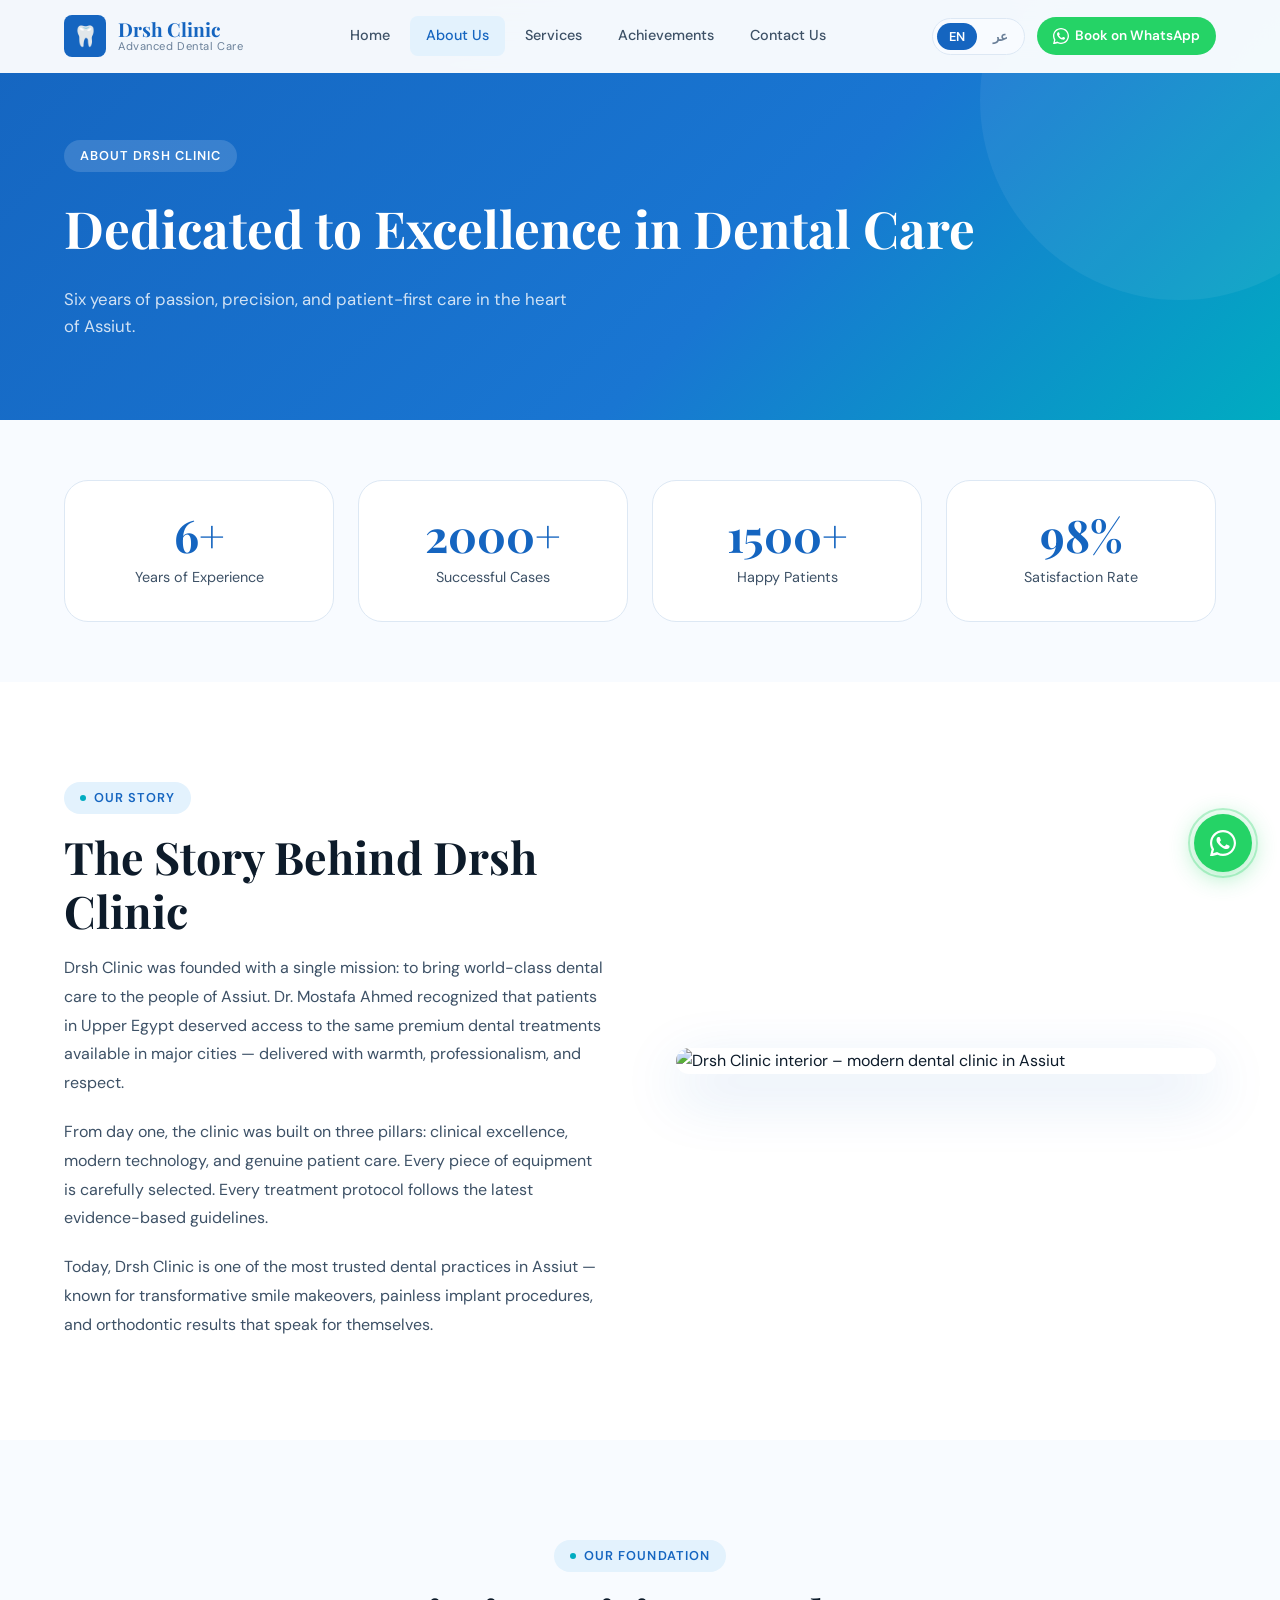
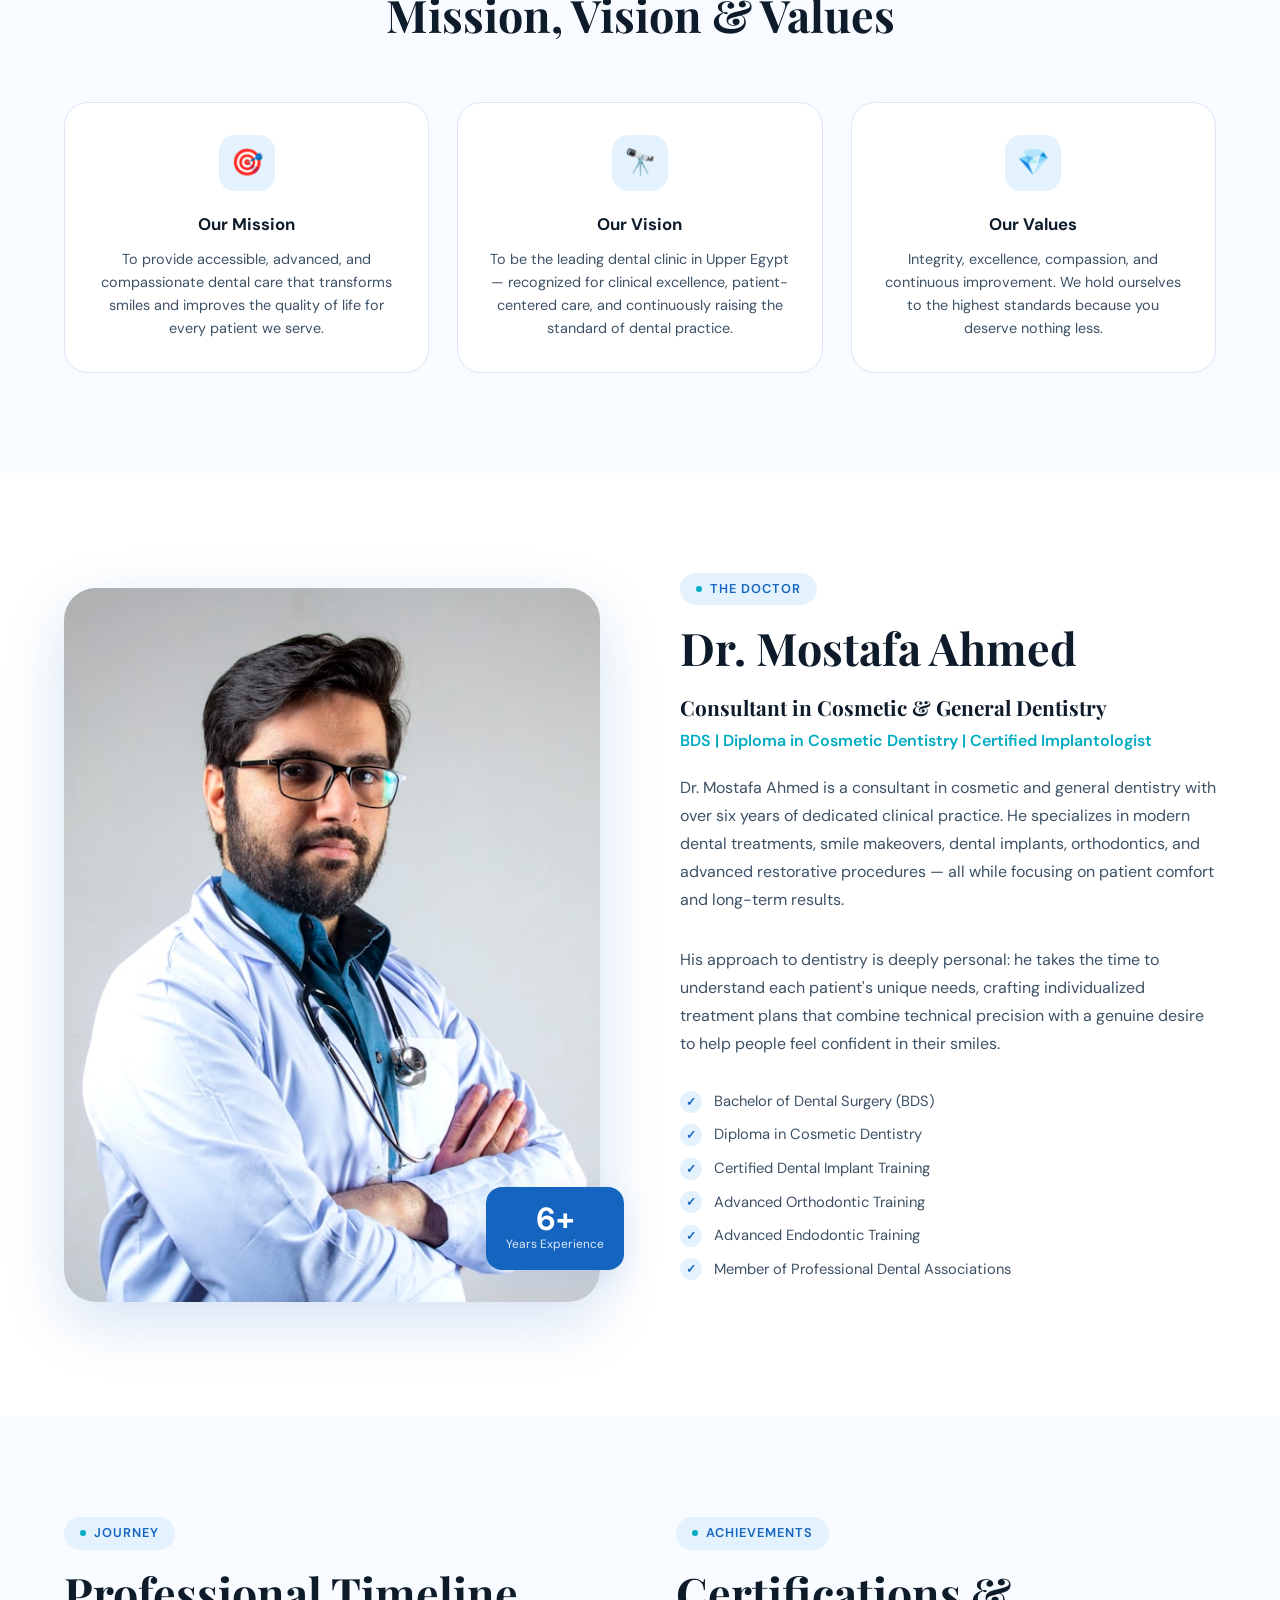
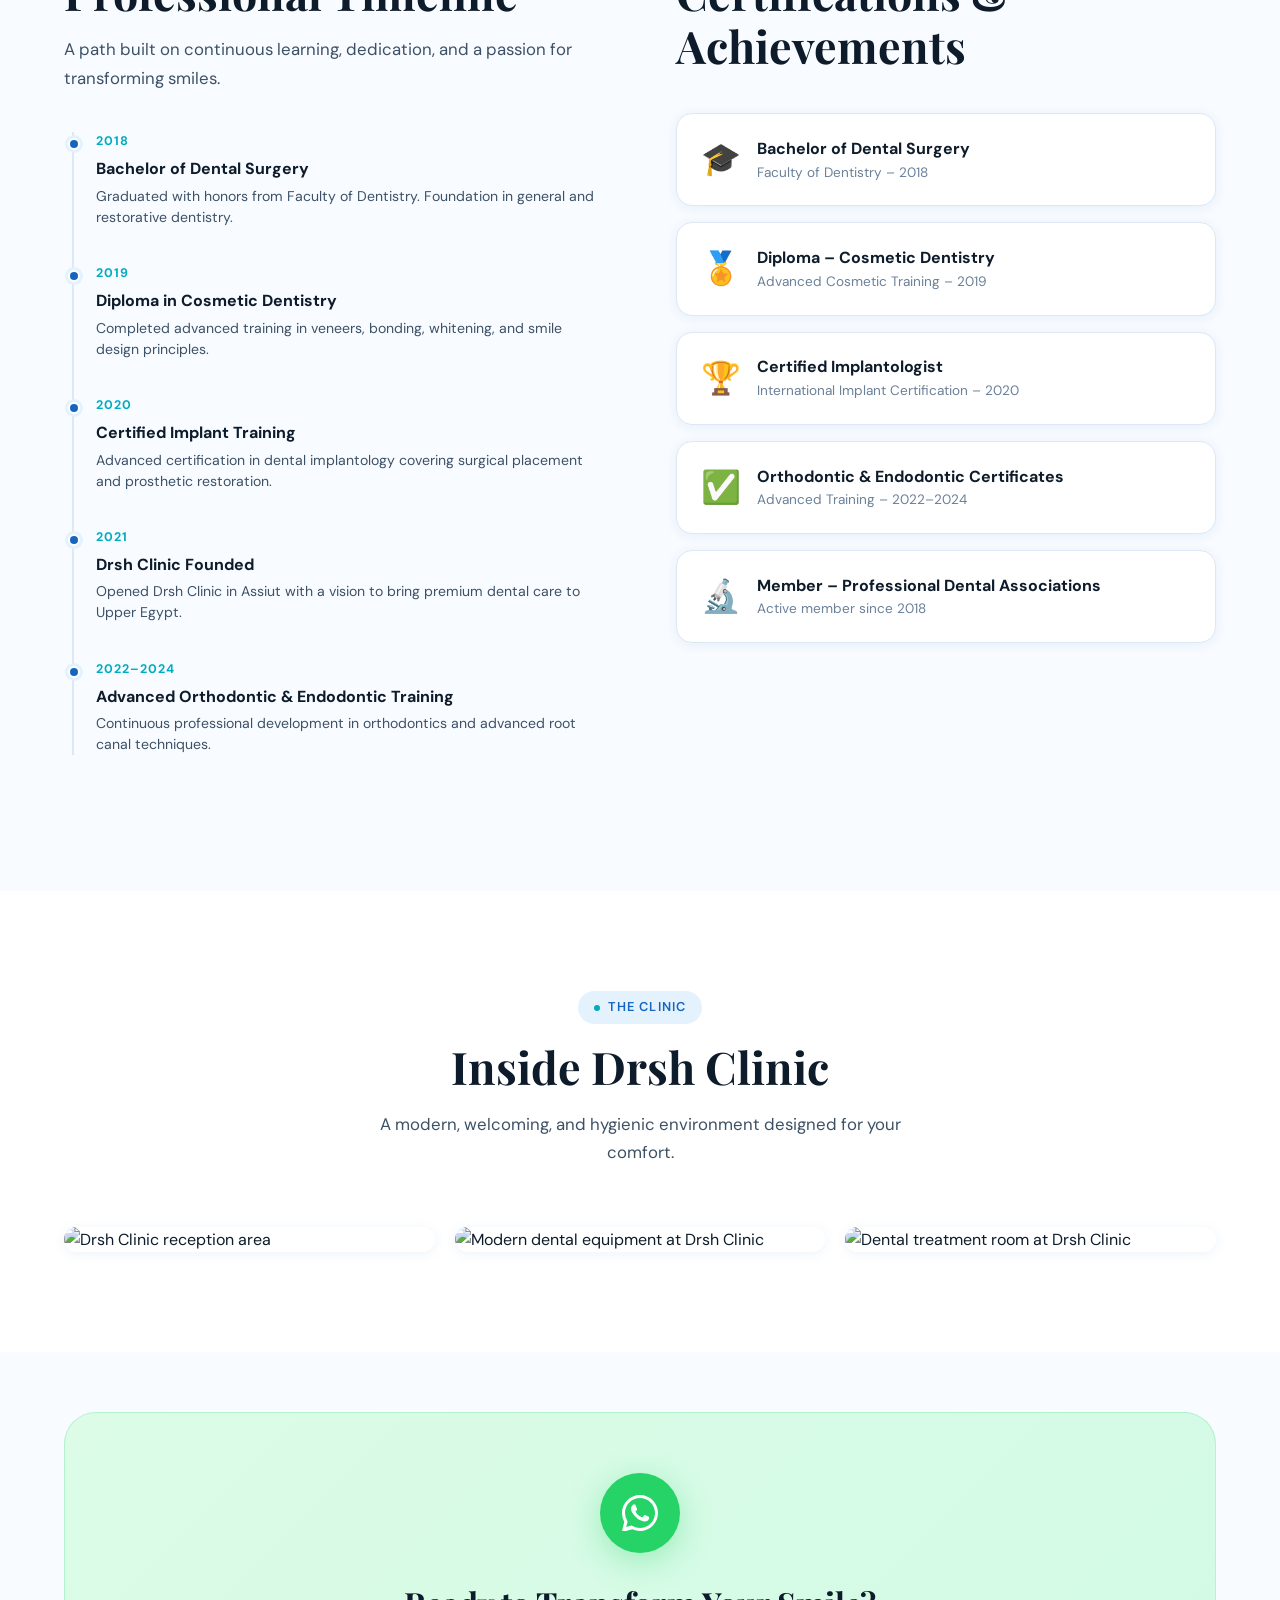
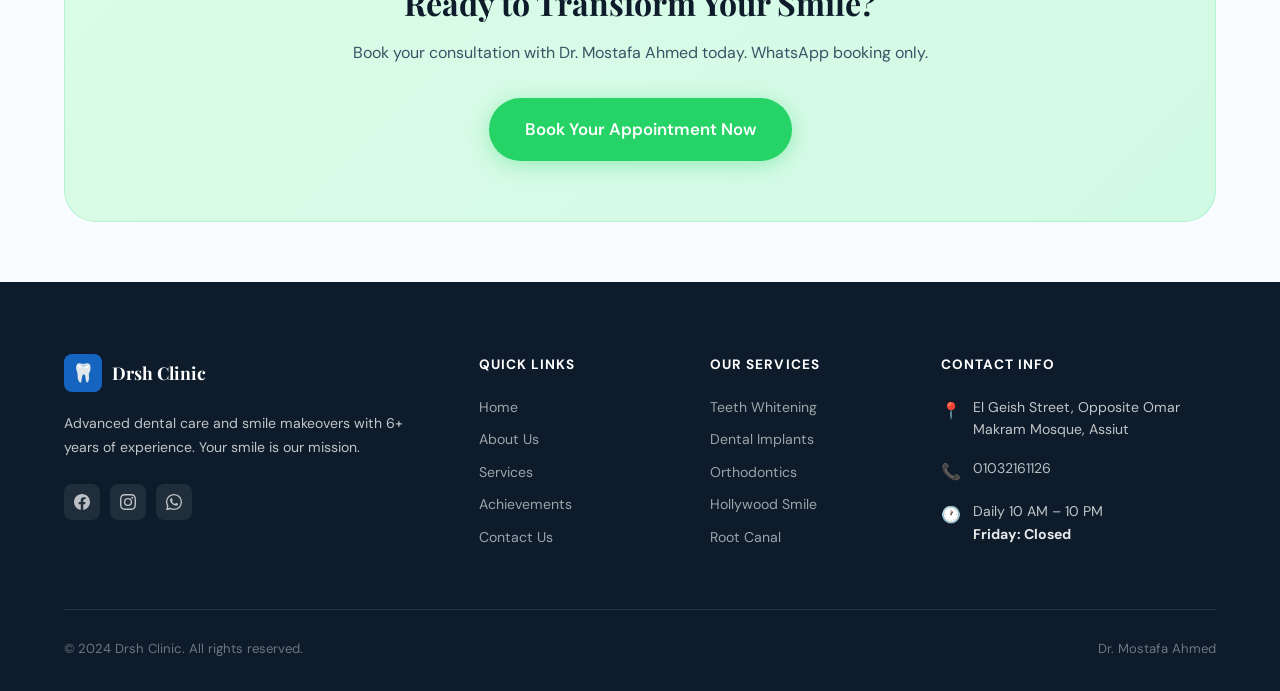
==== pages/about.html @ 5b44fa23 "Initial commit" ====
<!DOCTYPE html>
<html lang="en">

<head>
  <meta charset="UTF-8" />
  <meta name="viewport" content="width=device-width, initial-scale=1.0" />
  <meta name="description"
    content="Learn about Drsh Clinic, Dr. Mostafa Ahmed, our mission, vision, and our journey in advanced dental care in Assiut, Egypt." />
  <title>About Us – Drsh Clinic</title>
  <link rel="stylesheet" href="../css/styles.css" />
  <script src="https://cdn.tailwindcss.com"></script>
</head>

<body>

  <!-- HEADER -->
  <header class="header" role="banner">
    <div class="container">
      <div class="header-inner">
        <a href="../index.html" class="logo" aria-label="Drsh Clinic Home">
          <div class="logo-icon">🦷</div>
          <div class="logo-text">
            <span class="logo-name">Drsh Clinic</span>
            <span class="logo-tagline">Advanced Dental Care</span>
          </div>
        </a>
        <nav class="nav-links" role="navigation" aria-label="Main navigation">
          <a href="../index.html" class="nav-link" data-i18n="nav_home">Home</a>
          <a href="about.html" class="nav-link active" data-i18n="nav_about">About Us</a>
          <a href="services.html" class="nav-link" data-i18n="nav_services">Services</a>
          <a href="achievements.html" class="nav-link" data-i18n="nav_achievements">Achievements</a>
          <a href="contact.html" class="nav-link" data-i18n="nav_contact">Contact Us</a>
        </nav>
        <div class="nav-actions">
          <div class="lang-switcher">
            <button class="lang-btn" data-lang="en">EN</button>
            <button class="lang-btn" data-lang="ar">عر</button>
          </div>
          <a href="https://wa.me/201032161126" class="whatsapp-nav-btn" target="_blank" rel="noopener">
            <svg width="16" height="16" fill="currentColor" viewBox="0 0 24 24">
              <path
                d="M17.472 14.382c-.297-.149-1.758-.867-2.03-.967-.273-.099-.471-.148-.67.15-.197.297-.767.966-.94 1.164-.173.199-.347.223-.644.075-.297-.15-1.255-.463-2.39-1.475-.883-.788-1.48-1.761-1.653-2.059-.173-.297-.018-.458.13-.606.134-.133.298-.347.446-.52.149-.174.198-.298.298-.497.099-.198.05-.371-.025-.52-.075-.149-.669-1.612-.916-2.207-.242-.579-.487-.5-.669-.51-.173-.008-.371-.01-.57-.01-.198 0-.52.074-.792.372-.272.297-1.04 1.016-1.04 2.479 0 1.462 1.065 2.875 1.213 3.074.149.198 2.096 3.2 5.077 4.487.709.306 1.262.489 1.694.625.712.227 1.36.195 1.871.118.571-.085 1.758-.719 2.006-1.413.248-.694.248-1.289.173-1.413-.074-.124-.272-.198-.57-.347z" />
              <path
                d="M12 0C5.373 0 0 5.373 0 12c0 2.127.555 4.13 1.523 5.868L.057 23.879a.5.5 0 0 0 .609.625l6.273-1.643A11.94 11.94 0 0 0 12 24c6.627 0 12-5.373 12-12S18.627 0 12 0zm0 22a9.94 9.94 0 0 1-5.071-1.383l-.363-.217-3.773.988.989-3.658-.236-.373A9.953 9.953 0 0 1 2 12C2 6.477 6.477 2 12 2s10 4.477 10 10-4.477 10-10 10z" />
            </svg>
            <span data-i18n="nav_book">Book on WhatsApp</span>
          </a>
          <button class="hamburger" aria-label="Toggle menu" aria-expanded="false">
            <span></span><span></span><span></span>
          </button>
        </div>
      </div>
    </div>
    <nav class="mobile-menu">
      <a href="../index.html" class="nav-link" data-i18n="nav_home">Home</a>
      <a href="about.html" class="nav-link active" data-i18n="nav_about">About Us</a>
      <a href="services.html" class="nav-link" data-i18n="nav_services">Services</a>
      <a href="achievements.html" class="nav-link" data-i18n="nav_achievements">Achievements</a>
      <a href="contact.html" class="nav-link" data-i18n="nav_contact">Contact Us</a>
      <div class="mobile-menu-footer">
        <a href="https://wa.me/201032161126" class="btn btn-whatsapp" target="_blank" rel="noopener">Book on
          WhatsApp</a>
      </div>
    </nav>
  </header>

  <main>
    <!-- PAGE HERO -->
    <section class="page-hero" aria-label="About page hero">
      <div class="container">
        <div class="page-hero-content">
          <span class="page-hero-badge">About Drsh Clinic</span>
          <h1>Dedicated to Excellence in Dental Care</h1>
          <p>Six years of passion, precision, and patient-first care in the heart of Assiut.</p>
        </div>
      </div>
    </section>

    <!-- STATS -->
    <section class="section-pad-sm" style="background:var(--off-white);">
      <div class="container">
        <div class="stats-grid">
          <div class="stat-card reveal reveal-delay-1">
            <div class="stat-num">6+</div>
            <div class="stat-label">Years of Experience</div>
          </div>
          <div class="stat-card reveal reveal-delay-2">
            <div class="stat-num">2000+</div>
            <div class="stat-label">Successful Cases</div>
          </div>
          <div class="stat-card reveal reveal-delay-3">
            <div class="stat-num">1500+</div>
            <div class="stat-label">Happy Patients</div>
          </div>
          <div class="stat-card reveal reveal-delay-4">
            <div class="stat-num">98%</div>
            <div class="stat-label">Satisfaction Rate</div>
          </div>
        </div>
      </div>
    </section>

    <!-- CLINIC STORY -->
    <section class="section-pad">
      <div class="container">
        <div style="display:grid;grid-template-columns:1fr 1fr;gap:72px;align-items:center;">
          <div class="reveal">
            <span class="section-badge">Our Story</span>
            <h2 class="section-title">The Story Behind Drsh Clinic</h2>
            <p style="color:var(--text-medium);line-height:1.8;margin-bottom:20px;">Drsh Clinic was founded with a
              single mission: to bring world-class dental care to the people of Assiut. Dr. Mostafa Ahmed recognized
              that patients in Upper Egypt deserved access to the same premium dental treatments available in major
              cities — delivered with warmth, professionalism, and respect.</p>
            <p style="color:var(--text-medium);line-height:1.8;margin-bottom:20px;">From day one, the clinic was built
              on three pillars: clinical excellence, modern technology, and genuine patient care. Every piece of
              equipment is carefully selected. Every treatment protocol follows the latest evidence-based guidelines.
            </p>
            <p style="color:var(--text-medium);line-height:1.8;">Today, Drsh Clinic is one of the most trusted dental
              practices in Assiut — known for transformative smile makeovers, painless implant procedures, and
              orthodontic results that speak for themselves.</p>
          </div>
          <div class="reveal reveal-delay-2">
            <img src="https://images.unsplash.com/photo-1629909613654-28e377c37b09?w=600&h=500&fit=crop&q=80"
              alt="Drsh Clinic interior – modern dental clinic in Assiut"
              style="width:100%;border-radius:var(--radius-xl);box-shadow:var(--shadow-lg);" loading="lazy" />
          </div>
        </div>
      </div>
    </section>

    <!-- MISSION / VISION / VALUES -->
    <section class="section-pad" style="background:var(--off-white);">
      <div class="container">
        <div class="section-header centered reveal">
          <span class="section-badge">Our Foundation</span>
          <h2 class="section-title">Mission, Vision & Values</h2>
        </div>
        <div style="display:grid;grid-template-columns:repeat(3,1fr);gap:28px;">
          <div class="why-card reveal reveal-delay-1" style="text-align:center;">
            <div class="why-icon" style="margin:0 auto 20px;" aria-hidden="true">🎯</div>
            <h3 class="why-title">Our Mission</h3>
            <p class="why-desc">To provide accessible, advanced, and compassionate dental care that transforms smiles
              and improves the quality of life for every patient we serve.</p>
          </div>
          <div class="why-card reveal reveal-delay-2" style="text-align:center;">
            <div class="why-icon" style="margin:0 auto 20px;" aria-hidden="true">🔭</div>
            <h3 class="why-title">Our Vision</h3>
            <p class="why-desc">To be the leading dental clinic in Upper Egypt — recognized for clinical excellence,
              patient-centered care, and continuously raising the standard of dental practice.</p>
          </div>
          <div class="why-card reveal reveal-delay-3" style="text-align:center;">
            <div class="why-icon" style="margin:0 auto 20px;" aria-hidden="true">💎</div>
            <h3 class="why-title">Our Values</h3>
            <p class="why-desc">Integrity, excellence, compassion, and continuous improvement. We hold ourselves to the
              highest standards because you deserve nothing less.</p>
          </div>
        </div>
      </div>
    </section>

    <!-- DOCTOR PROFILE -->
    <section class="section-pad">
      <div class="container">
        <div class="doctor-inner">
          <div class="doctor-img-wrap reveal">
            <img src="../imgs/doctor.jpg" alt="Dr. Mostafa Ahmed – Dental Consultant at Drsh Clinic" class="doctor-img"
              loading="lazy" />
            <div class="doctor-exp-badge">
              <div class="doctor-exp-num">6+</div>
              <div class="doctor-exp-label">Years Experience</div>
            </div>
          </div>
          <div class="doctor-content reveal reveal-delay-2">
            <span class="section-badge">The Doctor</span>
            <h2 class="section-title">Dr. Mostafa Ahmed</h2>
            <h3 class="doctor-name" style="font-size:1.3rem;">Consultant in Cosmetic &amp; General Dentistry</h3>
            <p class="doctor-title" style="color:var(--accent);">BDS | Diploma in Cosmetic Dentistry | Certified
              Implantologist</p>
            <p class="doctor-bio">Dr. Mostafa Ahmed is a consultant in cosmetic and general dentistry with over six
              years of dedicated clinical practice. He specializes in modern dental treatments, smile makeovers, dental
              implants, orthodontics, and advanced restorative procedures — all while focusing on patient comfort and
              long-term results.</p>
            <p class="doctor-bio">His approach to dentistry is deeply personal: he takes the time to understand each
              patient's unique needs, crafting individualized treatment plans that combine technical precision with a
              genuine desire to help people feel confident in their smiles.</p>
            <ul class="qualifications">
              <li class="qual-item">Bachelor of Dental Surgery (BDS)</li>
              <li class="qual-item">Diploma in Cosmetic Dentistry</li>
              <li class="qual-item">Certified Dental Implant Training</li>
              <li class="qual-item">Advanced Orthodontic Training</li>
              <li class="qual-item">Advanced Endodontic Training</li>
              <li class="qual-item">Member of Professional Dental Associations</li>
            </ul>
          </div>
        </div>
      </div>
    </section>

    <!-- PROFESSIONAL TIMELINE -->
    <section class="section-pad" style="background:var(--off-white);">
      <div class="container">
        <div style="display:grid;grid-template-columns:1fr 1fr;gap:72px;align-items:start;">
          <div class="reveal">
            <span class="section-badge">Journey</span>
            <h2 class="section-title">Professional Timeline</h2>
            <p class="section-subtitle" style="margin-bottom:40px;">A path built on continuous learning, dedication, and
              a passion for transforming smiles.</p>
            <div class="timeline">
              <div class="timeline-item">
                <div class="timeline-year">2018</div>
                <div class="timeline-title">Bachelor of Dental Surgery</div>
                <div class="timeline-desc">Graduated with honors from Faculty of Dentistry. Foundation in general and
                  restorative dentistry.</div>
              </div>
              <div class="timeline-item">
                <div class="timeline-year">2019</div>
                <div class="timeline-title">Diploma in Cosmetic Dentistry</div>
                <div class="timeline-desc">Completed advanced training in veneers, bonding, whitening, and smile design
                  principles.</div>
              </div>
              <div class="timeline-item">
                <div class="timeline-year">2020</div>
                <div class="timeline-title">Certified Implant Training</div>
                <div class="timeline-desc">Advanced certification in dental implantology covering surgical placement and
                  prosthetic restoration.</div>
              </div>
              <div class="timeline-item">
                <div class="timeline-year">2021</div>
                <div class="timeline-title">Drsh Clinic Founded</div>
                <div class="timeline-desc">Opened Drsh Clinic in Assiut with a vision to bring premium dental care to
                  Upper Egypt.</div>
              </div>
              <div class="timeline-item">
                <div class="timeline-year">2022–2024</div>
                <div class="timeline-title">Advanced Orthodontic & Endodontic Training</div>
                <div class="timeline-desc">Continuous professional development in orthodontics and advanced root canal
                  techniques.</div>
              </div>
            </div>
          </div>
          <div class="reveal reveal-delay-2">
            <span class="section-badge">Achievements</span>
            <h2 class="section-title">Certifications & Achievements</h2>
            <div style="display:flex;flex-direction:column;gap:16px;margin-top:40px;">
              <div
                style="background:white;border:1px solid var(--border);border-radius:var(--radius-md);padding:20px 24px;display:flex;align-items:center;gap:16px;box-shadow:var(--shadow-sm);">
                <div style="font-size:2rem;" aria-hidden="true">🎓</div>
                <div>
                  <div style="font-weight:700;color:var(--text-dark);">Bachelor of Dental Surgery</div>
                  <div style="font-size:0.85rem;color:var(--text-light);">Faculty of Dentistry – 2018</div>
                </div>
              </div>
              <div
                style="background:white;border:1px solid var(--border);border-radius:var(--radius-md);padding:20px 24px;display:flex;align-items:center;gap:16px;box-shadow:var(--shadow-sm);">
                <div style="font-size:2rem;" aria-hidden="true">🏅</div>
                <div>
                  <div style="font-weight:700;color:var(--text-dark);">Diploma – Cosmetic Dentistry</div>
                  <div style="font-size:0.85rem;color:var(--text-light);">Advanced Cosmetic Training – 2019</div>
                </div>
              </div>
              <div
                style="background:white;border:1px solid var(--border);border-radius:var(--radius-md);padding:20px 24px;display:flex;align-items:center;gap:16px;box-shadow:var(--shadow-sm);">
                <div style="font-size:2rem;" aria-hidden="true">🏆</div>
                <div>
                  <div style="font-weight:700;color:var(--text-dark);">Certified Implantologist</div>
                  <div style="font-size:0.85rem;color:var(--text-light);">International Implant Certification – 2020
                  </div>
                </div>
              </div>
              <div
                style="background:white;border:1px solid var(--border);border-radius:var(--radius-md);padding:20px 24px;display:flex;align-items:center;gap:16px;box-shadow:var(--shadow-sm);">
                <div style="font-size:2rem;" aria-hidden="true">✅</div>
                <div>
                  <div style="font-weight:700;color:var(--text-dark);">Orthodontic & Endodontic Certificates</div>
                  <div style="font-size:0.85rem;color:var(--text-light);">Advanced Training – 2022–2024</div>
                </div>
              </div>
              <div
                style="background:white;border:1px solid var(--border);border-radius:var(--radius-md);padding:20px 24px;display:flex;align-items:center;gap:16px;box-shadow:var(--shadow-sm);">
                <div style="font-size:2rem;" aria-hidden="true">🔬</div>
                <div>
                  <div style="font-weight:700;color:var(--text-dark);">Member – Professional Dental Associations</div>
                  <div style="font-size:0.85rem;color:var(--text-light);">Active member since 2018</div>
                </div>
              </div>
            </div>
          </div>
        </div>
      </div>
    </section>

    <!-- CLINIC GALLERY -->
    <section class="section-pad">
      <div class="container">
        <div class="section-header centered reveal">
          <span class="section-badge">The Clinic</span>
          <h2 class="section-title">Inside Drsh Clinic</h2>
          <p class="section-subtitle">A modern, welcoming, and hygienic environment designed for your comfort.</p>
        </div>
        <div style="display:grid;grid-template-columns:repeat(3,1fr);gap:20px;" class="reveal">
          <img src="https://images.unsplash.com/photo-1629909613654-28e377c37b09?w=500&h=380&fit=crop&q=80"
            alt="Drsh Clinic reception area"
            style="width:100%;border-radius:var(--radius-lg);box-shadow:var(--shadow-sm);" loading="lazy" />
          <img src="https://images.unsplash.com/photo-1588776814546-1ffed1c29571?w=500&h=380&fit=crop&q=80"
            alt="Modern dental equipment at Drsh Clinic"
            style="width:100%;border-radius:var(--radius-lg);box-shadow:var(--shadow-sm);" loading="lazy" />
          <img src="https://images.unsplash.com/photo-1609840114035-3c981b782dfe?w=500&h=380&fit=crop&q=80"
            alt="Dental treatment room at Drsh Clinic"
            style="width:100%;border-radius:var(--radius-lg);box-shadow:var(--shadow-sm);" loading="lazy" />
        </div>
      </div>
    </section>

    <!-- CTA -->
    <section class="section-pad-sm" style="background:var(--off-white);">
      <div class="container">
        <div class="wa-cta-section reveal">
          <div class="wa-cta-icon" aria-hidden="true">
            <svg width="36" height="36" fill="currentColor" viewBox="0 0 24 24">
              <path
                d="M17.472 14.382c-.297-.149-1.758-.867-2.03-.967-.273-.099-.471-.148-.67.15-.197.297-.767.966-.94 1.164-.173.199-.347.223-.644.075-.297-.15-1.255-.463-2.39-1.475-.883-.788-1.48-1.761-1.653-2.059-.173-.297-.018-.458.13-.606.134-.133.298-.347.446-.52.149-.174.198-.298.298-.497.099-.198.05-.371-.025-.52-.075-.149-.669-1.612-.916-2.207-.242-.579-.487-.5-.669-.51-.173-.008-.371-.01-.57-.01-.198 0-.52.074-.792.372-.272.297-1.04 1.016-1.04 2.479 0 1.462 1.065 2.875 1.213 3.074.149.198 2.096 3.2 5.077 4.487.709.306 1.262.489 1.694.625.712.227 1.36.195 1.871.118.571-.085 1.758-.719 2.006-1.413.248-.694.248-1.289.173-1.413-.074-.124-.272-.198-.57-.347z" />
              <path
                d="M12 0C5.373 0 0 5.373 0 12c0 2.127.555 4.13 1.523 5.868L.057 23.879a.5.5 0 0 0 .609.625l6.273-1.643A11.94 11.94 0 0 0 12 24c6.627 0 12-5.373 12-12S18.627 0 12 0zm0 22a9.94 9.94 0 0 1-5.071-1.383l-.363-.217-3.773.988.989-3.658-.236-.373A9.953 9.953 0 0 1 2 12C2 6.477 6.477 2 12 2s10 4.477 10 10-4.477 10-10 10z" />
            </svg>
          </div>
          <h2
            style="font-family:'Playfair Display',serif;font-size:2rem;font-weight:700;color:var(--text-dark);margin-bottom:12px;">
            Ready to Transform Your Smile?</h2>
          <p style="color:var(--text-medium);margin-bottom:32px;">Book your consultation with Dr. Mostafa Ahmed today.
            WhatsApp booking only.</p>
          <a href="https://wa.me/201032161126?text=Hello%2C%20I%27d%20like%20to%20book%20an%20appointment%20at%20Drsh%20Clinic"
            class="btn btn-whatsapp btn-lg" target="_blank" rel="noopener">
            Book Your Appointment Now
          </a>
        </div>
      </div>
    </section>
  </main>

  <!-- FOOTER -->
  <footer class="footer" role="contentinfo">
    <div class="container">
      <div class="footer-grid">
        <div>
          <div class="footer-logo">
            <div class="footer-logo-icon" aria-hidden="true">🦷</div>
            <span class="footer-logo-name">Drsh Clinic</span>
          </div>
          <p class="footer-desc">Advanced dental care and smile makeovers with 6+ years of experience. Your smile is our
            mission.</p>
          <div class="social-links">
            <a href="#" class="social-link" aria-label="Facebook"><svg width="16" height="16" fill="currentColor"
                viewBox="0 0 24 24">
                <path
                  d="M24 12.073c0-6.627-5.373-12-12-12s-12 5.373-12 12c0 5.99 4.388 10.954 10.125 11.854v-8.385H7.078v-3.47h3.047V9.43c0-3.007 1.792-4.669 4.533-4.669 1.312 0 2.686.235 2.686.235v2.953H15.83c-1.491 0-1.956.925-1.956 1.874v2.25h3.328l-.532 3.47h-2.796v8.385C19.612 23.027 24 18.062 24 12.073z" />
              </svg></a>
            <a href="#" class="social-link" aria-label="Instagram"><svg width="16" height="16" fill="currentColor"
                viewBox="0 0 24 24">
                <path
                  d="M12 2.163c3.204 0 3.584.012 4.85.07 3.252.148 4.771 1.691 4.919 4.919.058 1.265.069 1.645.069 4.849 0 3.205-.012 3.584-.069 4.849-.149 3.225-1.664 4.771-4.919 4.919-1.266.058-1.644.07-4.85.07-3.204 0-3.584-.012-4.849-.07-3.26-.149-4.771-1.699-4.919-4.92-.058-1.265-.07-1.644-.07-4.849 0-3.204.013-3.583.07-4.849.149-3.227 1.664-4.771 4.919-4.919 1.266-.057 1.645-.069 4.849-.069zM12 0C8.741 0 8.333.014 7.053.072 2.695.272.273 2.69.073 7.052.014 8.333 0 8.741 0 12c0 3.259.014 3.668.072 4.948.2 4.358 2.618 6.78 6.98 6.98C8.333 23.986 8.741 24 12 24c3.259 0 3.668-.014 4.948-.072 4.354-.2 6.782-2.618 6.979-6.98.059-1.28.073-1.689.073-4.948 0-3.259-.014-3.667-.072-4.947-.196-4.354-2.617-6.78-6.979-6.98C15.668.014 15.259 0 12 0zm0 5.838a6.162 6.162 0 1 0 0 12.324 6.162 6.162 0 0 0 0-12.324zM12 16a4 4 0 1 1 0-8 4 4 0 0 1 0 8zm6.406-11.845a1.44 1.44 0 1 0 0 2.881 1.44 1.44 0 0 0 0-2.881z" />
              </svg></a>
            <a href="https://wa.me/201032161126" class="social-link" aria-label="WhatsApp" target="_blank"
              rel="noopener"><svg width="16" height="16" fill="currentColor" viewBox="0 0 24 24">
                <path
                  d="M17.472 14.382c-.297-.149-1.758-.867-2.03-.967-.273-.099-.471-.148-.67.15-.197.297-.767.966-.94 1.164-.173.199-.347.223-.644.075-.297-.15-1.255-.463-2.39-1.475-.883-.788-1.48-1.761-1.653-2.059-.173-.297-.018-.458.13-.606.134-.133.298-.347.446-.52.149-.174.198-.298.298-.497.099-.198.05-.371-.025-.52-.075-.149-.669-1.612-.916-2.207-.242-.579-.487-.5-.669-.51-.173-.008-.371-.01-.57-.01-.198 0-.52.074-.792.372-.272.297-1.04 1.016-1.04 2.479 0 1.462 1.065 2.875 1.213 3.074.149.198 2.096 3.2 5.077 4.487.709.306 1.262.489 1.694.625.712.227 1.36.195 1.871.118.571-.085 1.758-.719 2.006-1.413.248-.694.248-1.289.173-1.413-.074-.124-.272-.198-.57-.347z" />
                <path
                  d="M12 0C5.373 0 0 5.373 0 12c0 2.127.555 4.13 1.523 5.868L.057 23.879a.5.5 0 0 0 .609.625l6.273-1.643A11.94 11.94 0 0 0 12 24c6.627 0 12-5.373 12-12S18.627 0 12 0zm0 22a9.94 9.94 0 0 1-5.071-1.383l-.363-.217-3.773.988.989-3.658-.236-.373A9.953 9.953 0 0 1 2 12C2 6.477 6.477 2 12 2s10 4.477 10 10-4.477 10-10 10z" />
              </svg></a>
          </div>
        </div>
        <div>
          <h3 class="footer-heading">Quick Links</h3>
          <ul class="footer-links">
            <li><a href="../index.html" class="footer-link">Home</a></li>
            <li><a href="about.html" class="footer-link">About Us</a></li>
            <li><a href="services.html" class="footer-link">Services</a></li>
            <li><a href="achievements.html" class="footer-link">Achievements</a></li>
            <li><a href="contact.html" class="footer-link">Contact Us</a></li>
          </ul>
        </div>
        <div>
          <h3 class="footer-heading">Our Services</h3>
          <ul class="footer-links">
            <li><a href="services.html" class="footer-link">Teeth Whitening</a></li>
            <li><a href="services.html" class="footer-link">Dental Implants</a></li>
            <li><a href="services.html" class="footer-link">Orthodontics</a></li>
            <li><a href="services.html" class="footer-link">Hollywood Smile</a></li>
            <li><a href="services.html" class="footer-link">Root Canal</a></li>
          </ul>
        </div>
        <div>
          <h3 class="footer-heading">Contact Info</h3>
          <div class="footer-contact-item"><span class="footer-contact-icon">📍</span><span>El Geish Street, Opposite
              Omar Makram Mosque, Assiut</span></div>
          <div class="footer-contact-item"><span class="footer-contact-icon">📞</span><a href="tel:+201032161126"
              style="color:rgba(255,255,255,0.7);">01032161126</a></div>
          <div class="footer-contact-item"><span class="footer-contact-icon">🕐</span><span>Daily 10 AM – 10
              PM<br><strong style="color:rgba(255,255,255,0.9);">Friday: Closed</strong></span></div>
        </div>
      </div>
      <div class="footer-bottom">
        <span>© 2024 Drsh Clinic. All rights reserved.</span>
        <span>Dr. Mostafa Ahmed</span>
      </div>
    </div>
  </footer>

  <div class="whatsapp-float">
    <span class="whatsapp-tooltip">Book via WhatsApp</span>
    <a href="https://wa.me/201032161126" class="whatsapp-float-btn" target="_blank" rel="noopener"
      aria-label="Book on WhatsApp">
      <svg width="26" height="26" fill="currentColor" viewBox="0 0 24 24">
        <path
          d="M17.472 14.382c-.297-.149-1.758-.867-2.03-.967-.273-.099-.471-.148-.67.15-.197.297-.767.966-.94 1.164-.173.199-.347.223-.644.075-.297-.15-1.255-.463-2.39-1.475-.883-.788-1.48-1.761-1.653-2.059-.173-.297-.018-.458.13-.606.134-.133.298-.347.446-.52.149-.174.198-.298.298-.497.099-.198.05-.371-.025-.52-.075-.149-.669-1.612-.916-2.207-.242-.579-.487-.5-.669-.51-.173-.008-.371-.01-.57-.01-.198 0-.52.074-.792.372-.272.297-1.04 1.016-1.04 2.479 0 1.462 1.065 2.875 1.213 3.074.149.198 2.096 3.2 5.077 4.487.709.306 1.262.489 1.694.625.712.227 1.36.195 1.871.118.571-.085 1.758-.719 2.006-1.413.248-.694.248-1.289.173-1.413-.074-.124-.272-.198-.57-.347z" />
        <path
          d="M12 0C5.373 0 0 5.373 0 12c0 2.127.555 4.13 1.523 5.868L.057 23.879a.5.5 0 0 0 .609.625l6.273-1.643A11.94 11.94 0 0 0 12 24c6.627 0 12-5.373 12-12S18.627 0 12 0zm0 22a9.94 9.94 0 0 1-5.071-1.383l-.363-.217-3.773.988.989-3.658-.236-.373A9.953 9.953 0 0 1 2 12C2 6.477 6.477 2 12 2s10 4.477 10 10-4.477 10-10 10z" />
      </svg>
    </a>
  </div>
  <button class="back-top" aria-label="Back to top">↑</button>
  <script src="../js/main.js"></script>
</body>

</html>
---- css/styles.css ----
/* ========================================
   DRSH CLINIC - Design System
   ======================================== */

@import url("https://fonts.googleapis.com/css2?family=Playfair+Display:wght@400;500;600;700&family=DM+Sans:wght@300;400;500;600&family=Cairo:wght@300;400;500;600;700&display=swap");

:root {
  /* Colors */
  --primary: #1565c0;
  --primary-dark: #0d47a1;
  --primary-light: #e3f2fd;
  --accent: #00acc1;
  --accent-light: #e0f7fa;
  --white: #ffffff;
  --off-white: #f8fbff;
  --text-dark: #0d1b2a;
  --text-medium: #3d5166;
  --text-light: #6b8099;
  --border: #dde8f4;
  --shadow-sm: 0 2px 12px rgba(21, 101, 192, 0.08);
  --shadow-md: 0 8px 32px rgba(21, 101, 192, 0.12);
  --shadow-lg: 0 20px 60px rgba(21, 101, 192, 0.18);
  --radius-sm: 8px;
  --radius-md: 16px;
  --radius-lg: 24px;
  --radius-xl: 32px;
  --transition: all 0.3s cubic-bezier(0.4, 0, 0.2, 1);
}

/* ========================================
   RESET & BASE
   ======================================== */
*,
*::before,
*::after {
  box-sizing: border-box;
  margin: 0;
  padding: 0;
}

html {
  scroll-behavior: smooth;
  font-size: 16px;
}

body {
  font-family: "DM Sans", sans-serif;
  color: var(--text-dark);
  background: var(--white);
  line-height: 1.6;
  overflow-x: hidden;
}

body.rtl {
  font-family: "Cairo", sans-serif;
  direction: rtl;
}

img {
  max-width: 100%;
  height: auto;
  display: block;
}
a {
  text-decoration: none;
  color: inherit;
}
ul {
  list-style: none;
}
button {
  cursor: pointer;
  border: none;
  background: none;
  font-family: inherit;
}

/* ========================================
   TYPOGRAPHY
   ======================================== */
.display-heading {
  font-family: "Playfair Display", serif;
  font-weight: 700;
  line-height: 1.15;
  letter-spacing: -0.02em;
}

body.rtl .display-heading {
  font-family: "Cairo", sans-serif;
}

h1 {
  font-size: clamp(2.2rem, 5vw, 4rem);
}
h2 {
  font-size: clamp(1.8rem, 3.5vw, 2.8rem);
}
h3 {
  font-size: clamp(1.2rem, 2.5vw, 1.6rem);
}

.section-badge {
  display: inline-flex;
  align-items: center;
  gap: 8px;
  background: var(--primary-light);
  color: var(--primary);
  font-size: 0.8rem;
  font-weight: 600;
  letter-spacing: 0.08em;
  text-transform: uppercase;
  padding: 6px 16px;
  border-radius: 100px;
  margin-bottom: 16px;
}

.section-badge::before {
  content: "";
  width: 6px;
  height: 6px;
  background: var(--accent);
  border-radius: 50%;
}

.section-title {
  font-family: "Playfair Display", serif;
  font-weight: 700;
  color: var(--text-dark);
  margin-bottom: 16px;
  line-height: 1.2;
}

body.rtl .section-title {
  font-family: "Cairo", sans-serif;
  font-weight: 700;
}

.section-subtitle {
  color: var(--text-medium);
  font-size: 1.05rem;
  line-height: 1.7;
  max-width: 560px;
}

/* ========================================
   LAYOUT UTILITIES
   ======================================== */
.container {
  width: 100%;
  max-width: 1200px;
  margin: 0 auto;
  padding: 0 24px;
}

.section-pad {
  padding: 100px 0;
}

.section-pad-sm {
  padding: 60px 0;
}

.section-header {
  margin-bottom: 60px;
}

.section-header.centered {
  text-align: center;
}

.section-header.centered .section-subtitle {
  margin: 0 auto;
}

/* ========================================
   BUTTONS
   ======================================== */
.btn {
  display: inline-flex;
  align-items: center;
  gap: 8px;
  padding: 14px 28px;
  border-radius: 100px;
  font-weight: 600;
  font-size: 0.95rem;
  transition: var(--transition);
  white-space: nowrap;
}

.btn-primary {
  background: var(--primary);
  color: var(--white);
  box-shadow: 0 4px 20px rgba(21, 101, 192, 0.35);
}

.btn-primary:hover {
  background: var(--primary-dark);
  transform: translateY(-2px);
  box-shadow: 0 8px 30px rgba(21, 101, 192, 0.45);
}

.btn-outline {
  background: transparent;
  color: var(--primary);
  border: 2px solid var(--primary);
}

.btn-outline:hover {
  background: var(--primary);
  color: var(--white);
  transform: translateY(-2px);
}

.btn-white {
  background: var(--white);
  color: var(--primary);
  box-shadow: 0 4px 20px rgba(0, 0, 0, 0.12);
}

.btn-white:hover {
  transform: translateY(-2px);
  box-shadow: 0 8px 30px rgba(0, 0, 0, 0.18);
}

.btn-whatsapp {
  background: #25d366;
  color: var(--white);
  box-shadow: 0 4px 20px rgba(37, 211, 102, 0.35);
}

.btn-whatsapp:hover {
  background: #1ebe5d;
  transform: translateY(-2px);
  box-shadow: 0 8px 30px rgba(37, 211, 102, 0.45);
}

.btn-lg {
  padding: 18px 36px;
  font-size: 1.05rem;
}

/* ========================================
   HEADER / NAVBAR
   ======================================== */
.header {
  position: fixed;
  top: 0;
  left: 0;
  right: 0;
  z-index: 1000;
  background: rgba(255, 255, 255, 0.95);
  backdrop-filter: blur(20px);
  -webkit-backdrop-filter: blur(20px);
  border-bottom: 1px solid transparent;
  transition: var(--transition);
  padding: 0;
}

.header.scrolled {
  border-bottom-color: var(--border);
  box-shadow: var(--shadow-sm);
}

.header-inner {
  display: flex;
  align-items: center;
  justify-content: space-between;
  height: 72px;
}

.logo {
  display: flex;
  align-items: center;
  gap: 12px;
}

.logo-icon {
  width: 42px;
  height: 42px;
  background: var(--primary);
  border-radius: var(--radius-sm);
  display: flex;
  align-items: center;
  justify-content: center;
  color: white;
  font-size: 20px;
}

.logo-text {
  display: flex;
  flex-direction: column;
  line-height: 1.1;
}

.logo-name {
  font-family: "Playfair Display", serif;
  font-weight: 700;
  font-size: 1.2rem;
  color: var(--primary);
}

body.rtl .logo-name {
  font-family: "Cairo", sans-serif;
}

.logo-tagline {
  font-size: 0.7rem;
  color: var(--text-light);
  letter-spacing: 0.05em;
}

.nav-links {
  display: flex;
  align-items: center;
  gap: 4px;
}

.nav-link {
  padding: 8px 16px;
  font-size: 0.9rem;
  font-weight: 500;
  color: var(--text-medium);
  border-radius: var(--radius-sm);
  transition: var(--transition);
  position: relative;
}

.nav-link:hover,
.nav-link.active {
  color: var(--primary);
  background: var(--primary-light);
}

.nav-actions {
  display: flex;
  align-items: center;
  gap: 12px;
}

.lang-switcher {
  display: flex;
  align-items: center;
  gap: 4px;
  background: var(--off-white);
  border: 1px solid var(--border);
  border-radius: 100px;
  padding: 4px;
}

.lang-btn {
  padding: 5px 12px;
  border-radius: 100px;
  font-size: 0.8rem;
  font-weight: 600;
  color: var(--text-light);
  transition: var(--transition);
}

.lang-btn.active {
  background: var(--primary);
  color: white;
}

.whatsapp-nav-btn {
  display: flex;
  align-items: center;
  gap: 6px;
  background: #25d366;
  color: white;
  padding: 8px 16px;
  border-radius: 100px;
  font-size: 0.85rem;
  font-weight: 600;
  transition: var(--transition);
}

.whatsapp-nav-btn:hover {
  background: #1ebe5d;
  transform: translateY(-1px);
}

.hamburger {
  display: none;
  flex-direction: column;
  gap: 5px;
  padding: 8px;
  cursor: pointer;
}

.hamburger span {
  display: block;
  width: 22px;
  height: 2px;
  background: var(--text-dark);
  border-radius: 2px;
  transition: var(--transition);
}

/* Mobile Menu */
.mobile-menu {
  display: none;
  position: fixed;
  top: 72px;
  left: 0;
  right: 0;
  background: white;
  border-bottom: 1px solid var(--border);
  padding: 16px 24px 24px;
  box-shadow: var(--shadow-md);
  z-index: 999;
  flex-direction: column;
  gap: 4px;
}

.mobile-menu.open {
  display: flex;
}

.mobile-menu .nav-link {
  padding: 12px 16px;
  font-size: 1rem;
}

.mobile-menu-footer {
  margin-top: 16px;
  padding-top: 16px;
  border-top: 1px solid var(--border);
  display: flex;
  gap: 12px;
  align-items: center;
}

/* ========================================
   HERO SECTION
   ======================================== */
.hero {
  min-height: 100vh;
  background: linear-gradient(135deg, #f0f7ff 0%, #e3f2fd 40%, #e0f7fa 100%);
  display: flex;
  align-items: center;
  padding-top: 72px;
  position: relative;
  overflow: hidden;
}

.hero::before {
  content: "";
  position: absolute;
  top: -100px;
  right: -100px;
  width: 600px;
  height: 600px;
  background: radial-gradient(
    circle,
    rgba(21, 101, 192, 0.08) 0%,
    transparent 70%
  );
  border-radius: 50%;
}

.hero::after {
  content: "";
  position: absolute;
  bottom: -80px;
  left: -80px;
  width: 400px;
  height: 400px;
  background: radial-gradient(
    circle,
    rgba(0, 172, 193, 0.08) 0%,
    transparent 70%
  );
  border-radius: 50%;
}

.hero-inner {
  display: grid;
  grid-template-columns: 1fr 1fr;
  gap: 60px;
  align-items: center;
  position: relative;
  z-index: 1;
}

.hero-content {
}

.hero-badge {
  display: inline-flex;
  align-items: center;
  gap: 8px;
  background: var(--white);
  border: 1px solid var(--border);
  border-radius: 100px;
  padding: 8px 20px;
  font-size: 0.85rem;
  font-weight: 500;
  color: var(--text-medium);
  margin-bottom: 24px;
  box-shadow: var(--shadow-sm);
}

.hero-badge .dot {
  width: 8px;
  height: 8px;
  background: #22c55e;
  border-radius: 50%;
  animation: pulse 2s infinite;
}

@keyframes pulse {
  0%,
  100% {
    opacity: 1;
    transform: scale(1);
  }
  50% {
    opacity: 0.6;
    transform: scale(1.3);
  }
}

.hero-title {
  font-family: "Playfair Display", serif;
  font-size: clamp(2.4rem, 5vw, 3.8rem);
  font-weight: 700;
  color: var(--text-dark);
  line-height: 1.1;
  margin-bottom: 24px;
}

body.rtl .hero-title {
  font-family: "Cairo", sans-serif;
}

.hero-title span {
  color: var(--primary);
  position: relative;
}

.hero-title span::after {
  content: "";
  position: absolute;
  bottom: 4px;
  left: 0;
  right: 0;
  height: 3px;
  background: linear-gradient(90deg, var(--accent), var(--primary));
  border-radius: 2px;
}

.hero-subtitle {
  font-size: 1.1rem;
  color: var(--text-medium);
  line-height: 1.7;
  margin-bottom: 36px;
  max-width: 500px;
}

.hero-btns {
  display: flex;
  gap: 16px;
  flex-wrap: wrap;
  margin-bottom: 48px;
}

.trust-badges {
  display: grid;
  grid-template-columns: repeat(2, 1fr);
  gap: 12px;
}

.trust-badge {
  display: flex;
  align-items: center;
  gap: 10px;
  background: white;
  border: 1px solid var(--border);
  border-radius: var(--radius-md);
  padding: 12px 16px;
  box-shadow: var(--shadow-sm);
}

.trust-badge-icon {
  width: 36px;
  height: 36px;
  background: var(--primary-light);
  border-radius: var(--radius-sm);
  display: flex;
  align-items: center;
  justify-content: center;
  color: var(--primary);
  font-size: 18px;
  flex-shrink: 0;
}

.trust-badge-text {
  font-size: 0.82rem;
  font-weight: 600;
  color: var(--text-dark);
  line-height: 1.2;
}

.hero-image-wrap {
  position: relative;
}

.hero-img-main {
  width: 100%;
  aspect-ratio: 4/5;
  object-fit: cover;
  border-radius: var(--radius-xl);
  box-shadow: var(--shadow-lg);
}

.hero-float-card {
  position: absolute;
  background: white;
  border-radius: var(--radius-md);
  padding: 14px 18px;
  box-shadow: var(--shadow-md);
  display: flex;
  align-items: center;
  gap: 10px;
}

.hero-float-card.card-1 {
  bottom: 32px;
  left: -20px;
}

.hero-float-card.card-2 {
  top: 40px;
  right: -20px;
}

.float-icon {
  width: 40px;
  height: 40px;
  border-radius: 10px;
  display: flex;
  align-items: center;
  justify-content: center;
  font-size: 18px;
}

.float-icon.blue {
  background: var(--primary-light);
  color: var(--primary);
}
.float-icon.green {
  background: #dcfce7;
  color: #16a34a;
}

.float-info {
}
.float-num {
  font-size: 1.2rem;
  font-weight: 700;
  color: var(--text-dark);
  line-height: 1;
}
.float-label {
  font-size: 0.75rem;
  color: var(--text-light);
}

/* ========================================
   QUICK INFO BAR
   ======================================== */
.quick-info {
  background: var(--primary);
  padding: 24px 0;
}

.quick-info-grid {
  display: grid;
  grid-template-columns: repeat(3, 1fr);
  gap: 1px;
  background: rgba(255, 255, 255, 0.15);
  border-radius: var(--radius-md);
  overflow: hidden;
}

.quick-info-item {
  background: transparent;
  padding: 20px 24px;
  display: flex;
  align-items: center;
  gap: 16px;
}

.qi-icon {
  width: 44px;
  height: 44px;
  background: rgba(255, 255, 255, 0.15);
  border-radius: var(--radius-sm);
  display: flex;
  align-items: center;
  justify-content: center;
  color: white;
  font-size: 20px;
  flex-shrink: 0;
}

.qi-label {
  font-size: 0.75rem;
  color: rgba(255, 255, 255, 0.7);
  text-transform: uppercase;
  letter-spacing: 0.05em;
  margin-bottom: 2px;
}

.qi-value {
  font-size: 0.95rem;
  font-weight: 600;
  color: white;
  line-height: 1.3;
}

/* ========================================
   WHY CHOOSE US
   ======================================== */
.why-grid {
  display: grid;
  grid-template-columns: repeat(3, 1fr);
  gap: 24px;
}

.why-card {
  background: var(--white);
  border: 1px solid var(--border);
  border-radius: var(--radius-lg);
  padding: 32px 28px;
  transition: var(--transition);
  position: relative;
  overflow: hidden;
}

.why-card::before {
  content: "";
  position: absolute;
  top: 0;
  left: 0;
  right: 0;
  height: 3px;
  background: linear-gradient(90deg, var(--primary), var(--accent));
  transform: scaleX(0);
  transform-origin: left;
  transition: var(--transition);
}

.why-card:hover {
  transform: translateY(-6px);
  box-shadow: var(--shadow-md);
  border-color: transparent;
}

.why-card:hover::before {
  transform: scaleX(1);
}

.why-icon {
  width: 56px;
  height: 56px;
  background: var(--primary-light);
  border-radius: var(--radius-md);
  display: flex;
  align-items: center;
  justify-content: center;
  font-size: 26px;
  margin-bottom: 20px;
  transition: var(--transition);
}

.why-card:hover .why-icon {
  background: var(--primary);
}

.why-title {
  font-size: 1.05rem;
  font-weight: 700;
  color: var(--text-dark);
  margin-bottom: 10px;
}

.why-desc {
  font-size: 0.9rem;
  color: var(--text-medium);
  line-height: 1.6;
}

/* ========================================
   SERVICES PREVIEW
   ======================================== */
.services-bg {
  background: var(--off-white);
}

.services-grid {
  display: grid;
  grid-template-columns: repeat(3, 1fr);
  gap: 24px;
}

.service-card {
  background: var(--white);
  border-radius: var(--radius-lg);
  overflow: hidden;
  box-shadow: var(--shadow-sm);
  transition: var(--transition);
  border: 1px solid var(--border);
}

.service-card:hover {
  transform: translateY(-8px);
  box-shadow: var(--shadow-md);
}

.service-img {
  width: 100%;
  height: 200px;
  object-fit: cover;
}

.service-body {
  padding: 24px;
}

.service-tag {
  display: inline-block;
  background: var(--accent-light);
  color: var(--accent);
  font-size: 0.75rem;
  font-weight: 600;
  padding: 4px 10px;
  border-radius: 100px;
  margin-bottom: 12px;
}

.service-name {
  font-size: 1.1rem;
  font-weight: 700;
  color: var(--text-dark);
  margin-bottom: 8px;
}

.service-desc {
  font-size: 0.88rem;
  color: var(--text-medium);
  line-height: 1.6;
  margin-bottom: 16px;
}

.service-footer {
  display: flex;
  align-items: center;
  justify-content: space-between;
}

.service-price {
  font-size: 1.1rem;
  font-weight: 700;
  color: var(--primary);
}

.service-price span {
  font-size: 0.75rem;
  font-weight: 400;
  color: var(--text-light);
}

/* ========================================
   DOCTOR SECTION
   ======================================== */
.doctor-inner {
  display: grid;
  grid-template-columns: 1fr 1fr;
  gap: 80px;
  align-items: center;
}

.doctor-img-wrap {
  position: relative;
}

.doctor-img {
  width: 100%;
  aspect-ratio: 3/4;
  object-fit: cover;
  border-radius: var(--radius-xl);
  box-shadow: var(--shadow-lg);
}

.doctor-exp-badge {
  position: absolute;
  bottom: 32px;
  right: -24px;
  background: var(--primary);
  color: white;
  border-radius: var(--radius-md);
  padding: 16px 20px;
  text-align: center;
  box-shadow: var(--shadow-md);
}

.doctor-exp-num {
  font-size: 2rem;
  font-weight: 700;
  line-height: 1;
}

.doctor-exp-label {
  font-size: 0.75rem;
  opacity: 0.85;
}

.doctor-content {
}

.doctor-name {
  font-family: "Playfair Display", serif;
  font-size: 2rem;
  font-weight: 700;
  color: var(--text-dark);
  margin-bottom: 4px;
}

body.rtl .doctor-name {
  font-family: "Cairo", sans-serif;
}

.doctor-title {
  color: var(--primary);
  font-weight: 600;
  margin-bottom: 20px;
}

.doctor-bio {
  color: var(--text-medium);
  line-height: 1.75;
  margin-bottom: 32px;
  font-size: 1rem;
}

.qualifications {
  display: flex;
  flex-direction: column;
  gap: 10px;
  margin-bottom: 36px;
}

.qual-item {
  display: flex;
  align-items: center;
  gap: 12px;
  font-size: 0.92rem;
  color: var(--text-medium);
}

.qual-item::before {
  content: "✓";
  width: 22px;
  height: 22px;
  background: var(--primary-light);
  color: var(--primary);
  border-radius: 50%;
  display: flex;
  align-items: center;
  justify-content: center;
  font-size: 0.75rem;
  font-weight: 700;
  flex-shrink: 0;
  line-height: 22px;
  text-align: center;
}

/* ========================================
   SPECIAL OFFERS
   ======================================== */
.offers-bg {
  background: linear-gradient(
    135deg,
    var(--primary) 0%,
    #1976d2 50%,
    var(--accent) 100%
  );
  position: relative;
  overflow: hidden;
}

.offers-bg::before {
  content: "";
  position: absolute;
  top: -200px;
  right: -200px;
  width: 500px;
  height: 500px;
  background: rgba(255, 255, 255, 0.05);
  border-radius: 50%;
}

.offers-bg .section-title {
  color: white;
}

.offers-bg .section-badge {
  background: rgba(255, 255, 255, 0.15);
  color: white;
}

.offers-grid {
  display: grid;
  grid-template-columns: repeat(4, 1fr);
  gap: 20px;
}

.offer-card {
  background: rgba(255, 255, 255, 0.1);
  border: 1px solid rgba(255, 255, 255, 0.2);
  backdrop-filter: blur(10px);
  border-radius: var(--radius-lg);
  padding: 28px 22px;
  color: white;
  transition: var(--transition);
}

.offer-card:hover {
  background: rgba(255, 255, 255, 0.18);
  transform: translateY(-4px);
}

.offer-icon {
  font-size: 2.5rem;
  margin-bottom: 16px;
}

.offer-title {
  font-size: 1rem;
  font-weight: 700;
  margin-bottom: 8px;
}

.offer-desc {
  font-size: 0.85rem;
  opacity: 0.8;
  line-height: 1.5;
  margin-bottom: 16px;
}

.offer-badge {
  display: inline-block;
  background: rgba(255, 255, 255, 0.2);
  padding: 4px 12px;
  border-radius: 100px;
  font-size: 0.78rem;
  font-weight: 700;
}

/* ========================================
   BEFORE / AFTER SLIDER
   ======================================== */
.before-after-grid {
  display: grid;
  grid-template-columns: repeat(3, 1fr);
  gap: 28px;
}

.ba-card {
  border-radius: var(--radius-lg);
  overflow: hidden;
  box-shadow: var(--shadow-md);
  background: white;
  border: 1px solid var(--border);
}

.ba-slider-wrap {
  position: relative;
  height: 260px;
  overflow: hidden;
  cursor: ew-resize;
  user-select: none;
}

.ba-before,
.ba-after {
  position: absolute;
  inset: 0;
}

.ba-before img,
.ba-after img {
  width: 100%;
  height: 100%;
  object-fit: cover;
}

.ba-after {
  clip-path: inset(0 50% 0 0);
  transition: clip-path 0.05s;
}

.ba-divider {
  position: absolute;
  top: 0;
  bottom: 0;
  left: 50%;
  width: 3px;
  background: white;
  transform: translateX(-50%);
  pointer-events: none;
}

.ba-handle {
  position: absolute;
  top: 50%;
  left: 50%;
  transform: translate(-50%, -50%);
  width: 40px;
  height: 40px;
  background: white;
  border-radius: 50%;
  box-shadow: 0 2px 12px rgba(0, 0, 0, 0.25);
  display: flex;
  align-items: center;
  justify-content: center;
  pointer-events: none;
  font-size: 14px;
  color: var(--primary);
  font-weight: 700;
}

.ba-labels {
  position: absolute;
  bottom: 12px;
  left: 0;
  right: 0;
  display: flex;
  justify-content: space-between;
  padding: 0 12px;
  pointer-events: none;
}

.ba-label {
  background: rgba(0, 0, 0, 0.65);
  color: white;
  padding: 3px 10px;
  border-radius: 100px;
  font-size: 0.75rem;
  font-weight: 600;
}

.ba-info {
  padding: 20px;
}

.ba-treatment {
  font-size: 0.78rem;
  font-weight: 600;
  color: var(--accent);
  text-transform: uppercase;
  letter-spacing: 0.05em;
  margin-bottom: 6px;
}

.ba-title {
  font-size: 1rem;
  font-weight: 700;
  color: var(--text-dark);
  margin-bottom: 4px;
}

.ba-result {
  font-size: 0.85rem;
  color: var(--text-medium);
}

/* ========================================
   TESTIMONIALS
   ======================================== */
.testimonials-bg {
  background: var(--off-white);
}

.testimonials-grid {
  display: grid;
  grid-template-columns: repeat(2, 1fr);
  gap: 24px;
}

.testimonial-card {
  background: var(--white);
  border: 1px solid var(--border);
  border-radius: var(--radius-lg);
  padding: 32px;
  transition: var(--transition);
  position: relative;
}

.testimonial-card:hover {
  box-shadow: var(--shadow-md);
  transform: translateY(-4px);
}

.testimonial-card::before {
  content: '"';
  position: absolute;
  top: 20px;
  right: 28px;
  font-size: 5rem;
  color: var(--primary-light);
  font-family: "Playfair Display", serif;
  line-height: 1;
}

.stars {
  display: flex;
  gap: 3px;
  margin-bottom: 16px;
  color: #f59e0b;
  font-size: 0.9rem;
}

.testimonial-text {
  font-size: 0.95rem;
  color: var(--text-medium);
  line-height: 1.75;
  margin-bottom: 24px;
  font-style: italic;
}

.testimonial-author {
  display: flex;
  align-items: center;
  gap: 14px;
}

.author-img {
  width: 48px;
  height: 48px;
  border-radius: 50%;
  object-fit: cover;
}

.author-name {
  font-weight: 700;
  font-size: 0.95rem;
  color: var(--text-dark);
}

.author-treat {
  font-size: 0.8rem;
  color: var(--text-light);
}

/* ========================================
   FAQ
   ======================================== */
.faq-list {
  max-width: 760px;
  margin: 0 auto;
  display: flex;
  flex-direction: column;
  gap: 12px;
}

.faq-item {
  background: var(--white);
  border: 1px solid var(--border);
  border-radius: var(--radius-md);
  overflow: hidden;
  transition: var(--transition);
}

.faq-item.open {
  box-shadow: var(--shadow-sm);
  border-color: var(--primary);
}

.faq-question {
  width: 100%;
  text-align: left;
  padding: 20px 24px;
  display: flex;
  align-items: center;
  justify-content: space-between;
  gap: 16px;
  font-size: 0.98rem;
  font-weight: 600;
  color: var(--text-dark);
  transition: var(--transition);
}

body.rtl .faq-question {
  text-align: right;
}

.faq-question:hover {
  color: var(--primary);
}

.faq-icon {
  width: 28px;
  height: 28px;
  background: var(--primary-light);
  color: var(--primary);
  border-radius: 50%;
  display: flex;
  align-items: center;
  justify-content: center;
  font-size: 1rem;
  font-weight: 700;
  flex-shrink: 0;
  transition: var(--transition);
}

.faq-item.open .faq-icon {
  background: var(--primary);
  color: white;
  transform: rotate(45deg);
}

.faq-answer {
  max-height: 0;
  overflow: hidden;
  transition: max-height 0.35s ease;
}

.faq-answer-inner {
  padding: 0 24px 20px;
  font-size: 0.92rem;
  color: var(--text-medium);
  line-height: 1.7;
  border-top: 1px solid var(--border);
  padding-top: 16px;
}

/* ========================================
   MAP SECTION
   ======================================== */
.map-wrap {
  border-radius: var(--radius-xl);
  overflow: hidden;
  box-shadow: var(--shadow-md);
  height: 420px;
}

.map-wrap iframe {
  width: 100%;
  height: 100%;
  border: none;
  display: block;
}

/* ========================================
   FOOTER
   ======================================== */
.footer {
  background: var(--text-dark);
  color: rgba(255, 255, 255, 0.75);
  padding: 72px 0 32px;
}

.footer-grid {
  display: grid;
  grid-template-columns: 2fr 1fr 1fr 1.5fr;
  gap: 48px;
  margin-bottom: 48px;
}

.footer-logo {
  display: flex;
  align-items: center;
  gap: 10px;
  margin-bottom: 20px;
}

.footer-logo-icon {
  width: 38px;
  height: 38px;
  background: var(--primary);
  border-radius: 8px;
  display: flex;
  align-items: center;
  justify-content: center;
  color: white;
  font-size: 18px;
}

.footer-logo-name {
  font-family: "Playfair Display", serif;
  font-size: 1.1rem;
  font-weight: 700;
  color: white;
}

body.rtl .footer-logo-name {
  font-family: "Cairo", sans-serif;
}

.footer-desc {
  font-size: 0.88rem;
  line-height: 1.7;
  margin-bottom: 24px;
}

.social-links {
  display: flex;
  gap: 10px;
}

.social-link {
  width: 36px;
  height: 36px;
  background: rgba(255, 255, 255, 0.08);
  border-radius: 8px;
  display: flex;
  align-items: center;
  justify-content: center;
  color: rgba(255, 255, 255, 0.7);
  font-size: 16px;
  transition: var(--transition);
}

.social-link:hover {
  background: var(--primary);
  color: white;
}

.footer-heading {
  font-size: 0.85rem;
  font-weight: 700;
  text-transform: uppercase;
  letter-spacing: 0.08em;
  color: white;
  margin-bottom: 20px;
}

.footer-links {
  display: flex;
  flex-direction: column;
  gap: 10px;
}

.footer-link {
  font-size: 0.88rem;
  color: rgba(255, 255, 255, 0.6);
  transition: var(--transition);
  display: flex;
  align-items: center;
  gap: 6px;
}

.footer-link:hover {
  color: white;
  padding-left: 4px;
}

.footer-contact-item {
  display: flex;
  gap: 12px;
  margin-bottom: 16px;
  font-size: 0.88rem;
}

.footer-contact-icon {
  color: var(--accent);
  font-size: 16px;
  flex-shrink: 0;
  margin-top: 2px;
}

.footer-bottom {
  border-top: 1px solid rgba(255, 255, 255, 0.1);
  padding-top: 28px;
  display: flex;
  align-items: center;
  justify-content: space-between;
  font-size: 0.82rem;
  color: rgba(255, 255, 255, 0.4);
}

/* ========================================
   FLOATING WHATSAPP BUTTON
   ======================================== */
.whatsapp-float {
  position: fixed;
  bottom: 28px;
  right: 28px;
  z-index: 999;
  display: flex;
  flex-direction: column;
  align-items: flex-end;
  gap: 10px;
}

body.rtl .whatsapp-float {
  right: auto;
  left: 28px;
  align-items: flex-start;
}

.whatsapp-float-btn {
  width: 58px;
  height: 58px;
  background: #25d366;
  border-radius: 50%;
  display: flex;
  align-items: center;
  justify-content: center;
  color: white;
  font-size: 26px;
  box-shadow: 0 4px 24px rgba(37, 211, 102, 0.45);
  transition: var(--transition);
  position: relative;
}

.whatsapp-float-btn:hover {
  transform: scale(1.1);
  box-shadow: 0 8px 32px rgba(37, 211, 102, 0.55);
}

.whatsapp-float-btn::before {
  content: "";
  position: absolute;
  inset: -6px;
  border-radius: 50%;
  border: 2px solid rgba(37, 211, 102, 0.3);
  animation: ring 2s infinite;
}

@keyframes ring {
  0% {
    transform: scale(1);
    opacity: 1;
  }
  100% {
    transform: scale(1.4);
    opacity: 0;
  }
}

.whatsapp-tooltip {
  background: var(--text-dark);
  color: white;
  padding: 8px 16px;
  border-radius: var(--radius-sm);
  font-size: 0.82rem;
  font-weight: 500;
  white-space: nowrap;
  opacity: 0;
  transform: translateY(4px);
  transition: var(--transition);
  pointer-events: none;
}

.whatsapp-float:hover .whatsapp-tooltip {
  opacity: 1;
  transform: translateY(0);
}

/* ========================================
   BACK TO TOP
   ======================================== */
.back-top {
  position: fixed;
  bottom: 28px;
  left: 28px;
  z-index: 999;
  width: 44px;
  height: 44px;
  background: var(--primary);
  color: white;
  border-radius: var(--radius-sm);
  display: none;
  align-items: center;
  justify-content: center;
  font-size: 18px;
  box-shadow: var(--shadow-md);
  transition: var(--transition);
}

body.rtl .back-top {
  left: auto;
  right: 100px;
}

.back-top.visible {
  display: flex;
}

.back-top:hover {
  background: var(--primary-dark);
  transform: translateY(-2px);
}

/* ========================================
   PAGE HERO (Inner Pages)
   ======================================== */
.page-hero {
  background: linear-gradient(
    135deg,
    var(--primary) 0%,
    #1976d2 60%,
    var(--accent) 100%
  );
  padding: 140px 0 80px;
  position: relative;
  overflow: hidden;
}

.page-hero::before {
  content: "";
  position: absolute;
  top: -100px;
  right: -100px;
  width: 400px;
  height: 400px;
  background: rgba(255, 255, 255, 0.06);
  border-radius: 50%;
}

.page-hero-content {
  position: relative;
  z-index: 1;
}

.page-hero-badge {
  display: inline-flex;
  align-items: center;
  gap: 8px;
  background: rgba(255, 255, 255, 0.15);
  color: white;
  font-size: 0.8rem;
  font-weight: 600;
  letter-spacing: 0.08em;
  text-transform: uppercase;
  padding: 6px 16px;
  border-radius: 100px;
  margin-bottom: 16px;
}

.page-hero h1 {
  font-family: "Playfair Display", serif;
  color: white;
  font-size: clamp(2rem, 4vw, 3.2rem);
  margin-bottom: 16px;
}

body.rtl .page-hero h1 {
  font-family: "Cairo", sans-serif;
}

.page-hero p {
  color: rgba(255, 255, 255, 0.8);
  font-size: 1.05rem;
  max-width: 520px;
}

/* ========================================
   STATS SECTION
   ======================================== */
.stats-grid {
  display: grid;
  grid-template-columns: repeat(4, 1fr);
  gap: 24px;
}

.stat-card {
  background: var(--white);
  border: 1px solid var(--border);
  border-radius: var(--radius-lg);
  padding: 32px 24px;
  text-align: center;
  transition: var(--transition);
}

.stat-card:hover {
  transform: translateY(-4px);
  box-shadow: var(--shadow-md);
}

.stat-num {
  font-family: "Playfair Display", serif;
  font-size: 2.8rem;
  font-weight: 700;
  color: var(--primary);
  line-height: 1;
  margin-bottom: 8px;
}

body.rtl .stat-num {
  font-family: "Cairo", sans-serif;
}

.stat-label {
  font-size: 0.9rem;
  color: var(--text-medium);
}

/* ========================================
   CONTACT FORM
   ======================================== */
.contact-grid {
  display: grid;
  grid-template-columns: 1fr 1fr;
  gap: 60px;
  align-items: start;
}

.form-group {
  margin-bottom: 20px;
}

.form-label {
  display: block;
  font-size: 0.88rem;
  font-weight: 600;
  color: var(--text-dark);
  margin-bottom: 8px;
}

.form-input,
.form-textarea {
  width: 100%;
  padding: 14px 18px;
  border: 1.5px solid var(--border);
  border-radius: var(--radius-md);
  font-family: inherit;
  font-size: 0.95rem;
  color: var(--text-dark);
  background: var(--white);
  transition: var(--transition);
  outline: none;
}

.form-input:focus,
.form-textarea:focus {
  border-color: var(--primary);
  box-shadow: 0 0 0 4px var(--primary-light);
}

.form-input.error,
.form-textarea.error {
  border-color: #ef4444;
  box-shadow: 0 0 0 4px rgba(239, 68, 68, 0.08);
}

.form-textarea {
  min-height: 140px;
  resize: vertical;
}

.form-error {
  display: none;
  font-size: 0.8rem;
  color: #ef4444;
  margin-top: 4px;
}

.form-error.visible {
  display: block;
}

/* ========================================
   WHATSAPP CTA SECTION
   ======================================== */
.wa-cta-section {
  background: linear-gradient(135deg, #dcfce7 0%, #d1fae5 100%);
  border-radius: var(--radius-xl);
  padding: 60px 48px;
  text-align: center;
  border: 1px solid rgba(37, 211, 102, 0.2);
}

.wa-cta-icon {
  width: 80px;
  height: 80px;
  background: #25d366;
  border-radius: 50%;
  display: flex;
  align-items: center;
  justify-content: center;
  font-size: 36px;
  color: white;
  margin: 0 auto 24px;
  box-shadow: 0 8px 32px rgba(37, 211, 102, 0.35);
}

/* ========================================
   GALLERY MODAL
   ======================================== */
.modal-overlay {
  display: none;
  position: fixed;
  inset: 0;
  background: rgba(0, 0, 0, 0.85);
  z-index: 2000;
  align-items: center;
  justify-content: center;
  padding: 24px;
}

.modal-overlay.open {
  display: flex;
}

.modal-content {
  background: white;
  border-radius: var(--radius-xl);
  max-width: 900px;
  width: 100%;
  max-height: 90vh;
  overflow-y: auto;
  position: relative;
}

.modal-close {
  position: absolute;
  top: 16px;
  right: 16px;
  width: 36px;
  height: 36px;
  background: rgba(0, 0, 0, 0.1);
  border-radius: 50%;
  display: flex;
  align-items: center;
  justify-content: center;
  font-size: 18px;
  color: var(--text-dark);
  transition: var(--transition);
  z-index: 10;
}

.modal-close:hover {
  background: rgba(0, 0, 0, 0.2);
}

.modal-ba-grid {
  display: grid;
  grid-template-columns: 1fr 1fr;
}

.modal-ba-side {
  position: relative;
}

.modal-ba-side img {
  width: 100%;
  height: 400px;
  object-fit: cover;
}

.modal-ba-side:first-child img {
  border-radius: var(--radius-xl) 0 0 0;
}

.modal-ba-side:last-child img {
  border-radius: 0 var(--radius-xl) 0 0;
}

.modal-ba-label {
  position: absolute;
  top: 16px;
  left: 16px;
  background: rgba(0, 0, 0, 0.65);
  color: white;
  padding: 4px 12px;
  border-radius: 100px;
  font-size: 0.82rem;
  font-weight: 600;
}

.modal-info {
  padding: 32px;
}

.modal-treatment {
  font-size: 0.82rem;
  font-weight: 700;
  color: var(--accent);
  text-transform: uppercase;
  letter-spacing: 0.08em;
  margin-bottom: 8px;
}

.modal-title {
  font-size: 1.4rem;
  font-weight: 700;
  color: var(--text-dark);
  margin-bottom: 12px;
}

.modal-detail-grid {
  display: grid;
  grid-template-columns: repeat(3, 1fr);
  gap: 16px;
  margin-top: 20px;
}

.modal-detail {
  background: var(--off-white);
  border-radius: var(--radius-md);
  padding: 16px;
}

.modal-detail-label {
  font-size: 0.75rem;
  font-weight: 600;
  color: var(--text-light);
  text-transform: uppercase;
  letter-spacing: 0.05em;
  margin-bottom: 4px;
}

.modal-detail-value {
  font-size: 0.95rem;
  font-weight: 600;
  color: var(--text-dark);
}

/* ========================================
   SCROLL ANIMATIONS
   ======================================== */
.reveal {
  opacity: 0;
  transform: translateY(30px);
  transition:
    opacity 0.7s ease,
    transform 0.7s ease;
}

.reveal.visible {
  opacity: 1;
  transform: translateY(0);
}

.reveal-delay-1 {
  transition-delay: 0.1s;
}
.reveal-delay-2 {
  transition-delay: 0.2s;
}
.reveal-delay-3 {
  transition-delay: 0.3s;
}
.reveal-delay-4 {
  transition-delay: 0.4s;
}
.reveal-delay-5 {
  transition-delay: 0.5s;
}

/* ========================================
   SERVICES PAGE SPECIFIC
   ======================================== */
.search-filter-bar {
  display: flex;
  gap: 16px;
  margin-bottom: 40px;
  flex-wrap: wrap;
  align-items: center;
}

.search-input-wrap {
  position: relative;
  flex: 1;
  min-width: 240px;
}

.search-icon {
  position: absolute;
  left: 16px;
  top: 50%;
  transform: translateY(-50%);
  color: var(--text-light);
  font-size: 16px;
}

body.rtl .search-icon {
  left: auto;
  right: 16px;
}

.search-input {
  width: 100%;
  padding: 13px 16px 13px 44px;
  border: 1.5px solid var(--border);
  border-radius: var(--radius-md);
  font-family: inherit;
  font-size: 0.95rem;
  outline: none;
  transition: var(--transition);
}

body.rtl .search-input {
  padding: 13px 44px 13px 16px;
}

.search-input:focus {
  border-color: var(--primary);
  box-shadow: 0 0 0 4px var(--primary-light);
}

.filter-tags {
  display: flex;
  gap: 8px;
  flex-wrap: wrap;
}

.filter-tag {
  padding: 8px 18px;
  border-radius: 100px;
  border: 1.5px solid var(--border);
  font-size: 0.85rem;
  font-weight: 500;
  color: var(--text-medium);
  transition: var(--transition);
}

.filter-tag:hover,
.filter-tag.active {
  background: var(--primary);
  color: white;
  border-color: var(--primary);
}

.services-full-grid {
  display: grid;
  grid-template-columns: repeat(3, 1fr);
  gap: 28px;
}

.service-full-card {
  background: white;
  border: 1px solid var(--border);
  border-radius: var(--radius-lg);
  overflow: hidden;
  transition: var(--transition);
  position: relative;
}

.service-full-card:hover {
  transform: translateY(-6px);
  box-shadow: var(--shadow-md);
}

.service-full-img {
  width: 100%;
  height: 220px;
  object-fit: cover;
}

.offer-pill {
  position: absolute;
  top: 16px;
  left: 16px;
  background: #ef4444;
  color: white;
  padding: 4px 12px;
  border-radius: 100px;
  font-size: 0.75rem;
  font-weight: 700;
}

.service-full-body {
  padding: 24px;
}

.service-meta {
  display: flex;
  align-items: center;
  gap: 16px;
  font-size: 0.8rem;
  color: var(--text-light);
  margin-bottom: 8px;
}

.service-meta-item {
  display: flex;
  align-items: center;
  gap: 4px;
}

.service-full-name {
  font-size: 1.1rem;
  font-weight: 700;
  color: var(--text-dark);
  margin-bottom: 8px;
}

.service-full-desc {
  font-size: 0.88rem;
  color: var(--text-medium);
  line-height: 1.6;
  margin-bottom: 20px;
}

.service-full-footer {
  display: flex;
  align-items: center;
  justify-content: space-between;
  padding-top: 16px;
  border-top: 1px solid var(--border);
}

.service-full-price {
  font-size: 1.2rem;
  font-weight: 700;
  color: var(--primary);
}

.service-full-price .currency {
  font-size: 0.8rem;
  color: var(--text-light);
  font-weight: 400;
}

/* ========================================
   ABOUT PAGE
   ======================================== */
.timeline {
  position: relative;
  padding-left: 32px;
}

.timeline::before {
  content: "";
  position: absolute;
  left: 8px;
  top: 0;
  bottom: 0;
  width: 2px;
  background: var(--border);
}

body.rtl .timeline {
  padding-left: 0;
  padding-right: 32px;
}

body.rtl .timeline::before {
  left: auto;
  right: 8px;
}

.timeline-item {
  position: relative;
  margin-bottom: 36px;
}

.timeline-item::before {
  content: "";
  position: absolute;
  left: -28px;
  top: 6px;
  width: 12px;
  height: 12px;
  background: var(--primary);
  border-radius: 50%;
  border: 2px solid white;
  box-shadow: 0 0 0 3px var(--primary-light);
}

body.rtl .timeline-item::before {
  left: auto;
  right: -28px;
}

.timeline-year {
  font-size: 0.78rem;
  font-weight: 700;
  color: var(--accent);
  text-transform: uppercase;
  letter-spacing: 0.08em;
  margin-bottom: 4px;
}

.timeline-title {
  font-size: 1rem;
  font-weight: 700;
  color: var(--text-dark);
  margin-bottom: 4px;
}

.timeline-desc {
  font-size: 0.88rem;
  color: var(--text-medium);
  line-height: 1.5;
}

/* ========================================
   RESPONSIVE
   ======================================== */
@media (max-width: 1024px) {
  .hero-inner,
  .doctor-inner {
    grid-template-columns: 1fr;
    gap: 40px;
  }
  .hero-image-wrap {
    display: none;
  }
  .why-grid,
  .services-grid {
    grid-template-columns: repeat(2, 1fr);
  }
  .offers-grid {
    grid-template-columns: repeat(2, 1fr);
  }
  .stats-grid {
    grid-template-columns: repeat(2, 1fr);
  }
  .footer-grid {
    grid-template-columns: 1fr 1fr;
  }
  .contact-grid {
    grid-template-columns: 1fr;
  }
  .services-full-grid {
    grid-template-columns: repeat(2, 1fr);
  }
}

@media (max-width: 768px) {
  .section-pad {
    padding: 64px 0;
  }
  .nav-links,
  .nav-actions .whatsapp-nav-btn {
    display: none;
  }
  .hamburger {
    display: flex;
  }
  .why-grid,
  .services-grid,
  .testimonials-grid,
  .before-after-grid {
    grid-template-columns: 1fr;
  }
  .offers-grid {
    grid-template-columns: 1fr 1fr;
  }
  .quick-info-grid {
    grid-template-columns: 1fr;
    gap: 1px;
  }
  .stats-grid {
    grid-template-columns: repeat(2, 1fr);
  }
  .services-full-grid {
    grid-template-columns: 1fr;
  }
  .footer-grid {
    grid-template-columns: 1fr;
    gap: 32px;
  }
  .modal-ba-grid {
    grid-template-columns: 1fr;
  }
  .trust-badges {
    grid-template-columns: 1fr 1fr;
  }
  .hero-btns {
    flex-direction: column;
  }
  .hero-btns .btn {
    text-align: center;
    justify-content: center;
  }
}

@media (max-width: 480px) {
  .offers-grid {
    grid-template-columns: 1fr;
  }
  .stats-grid {
    grid-template-columns: 1fr 1fr;
  }
  .trust-badges {
    grid-template-columns: 1fr;
  }
}

.card-same-hight {
  display: flex;
  flex-direction: column;
  flex: 1;
}
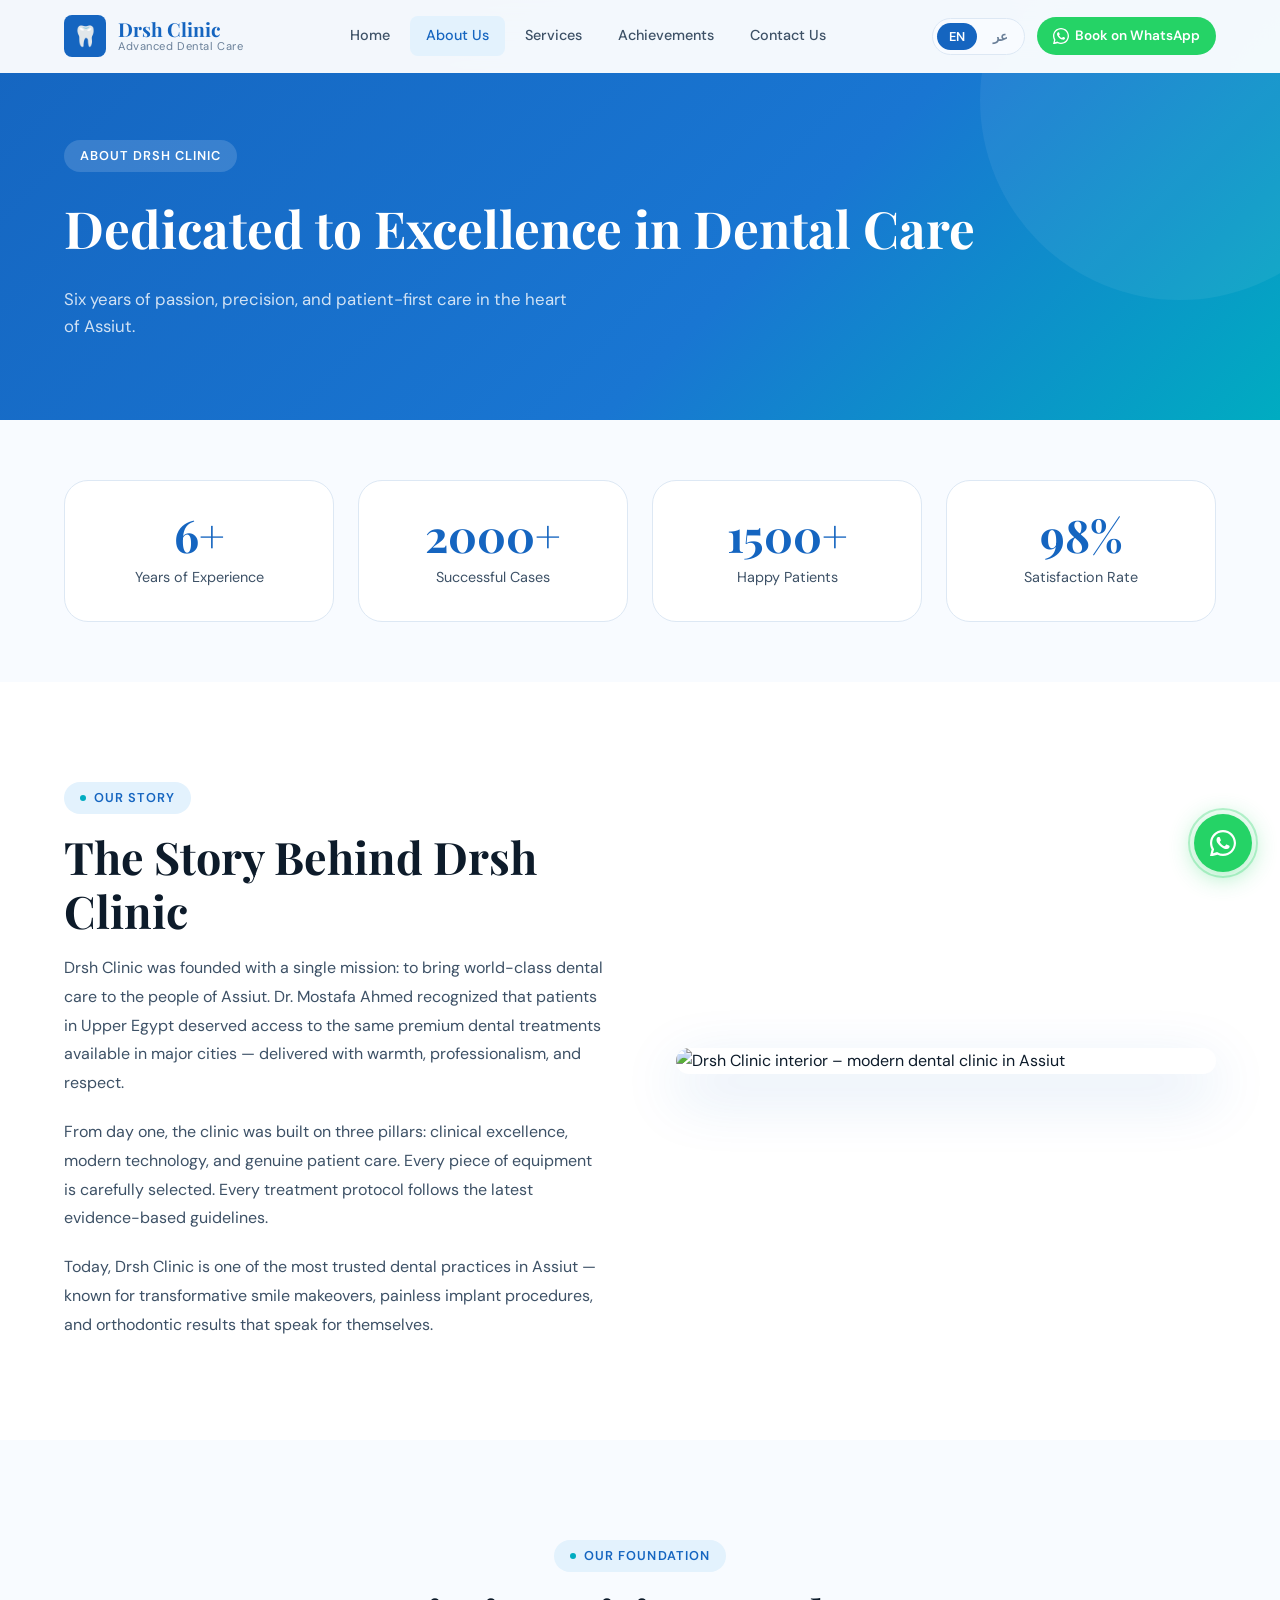
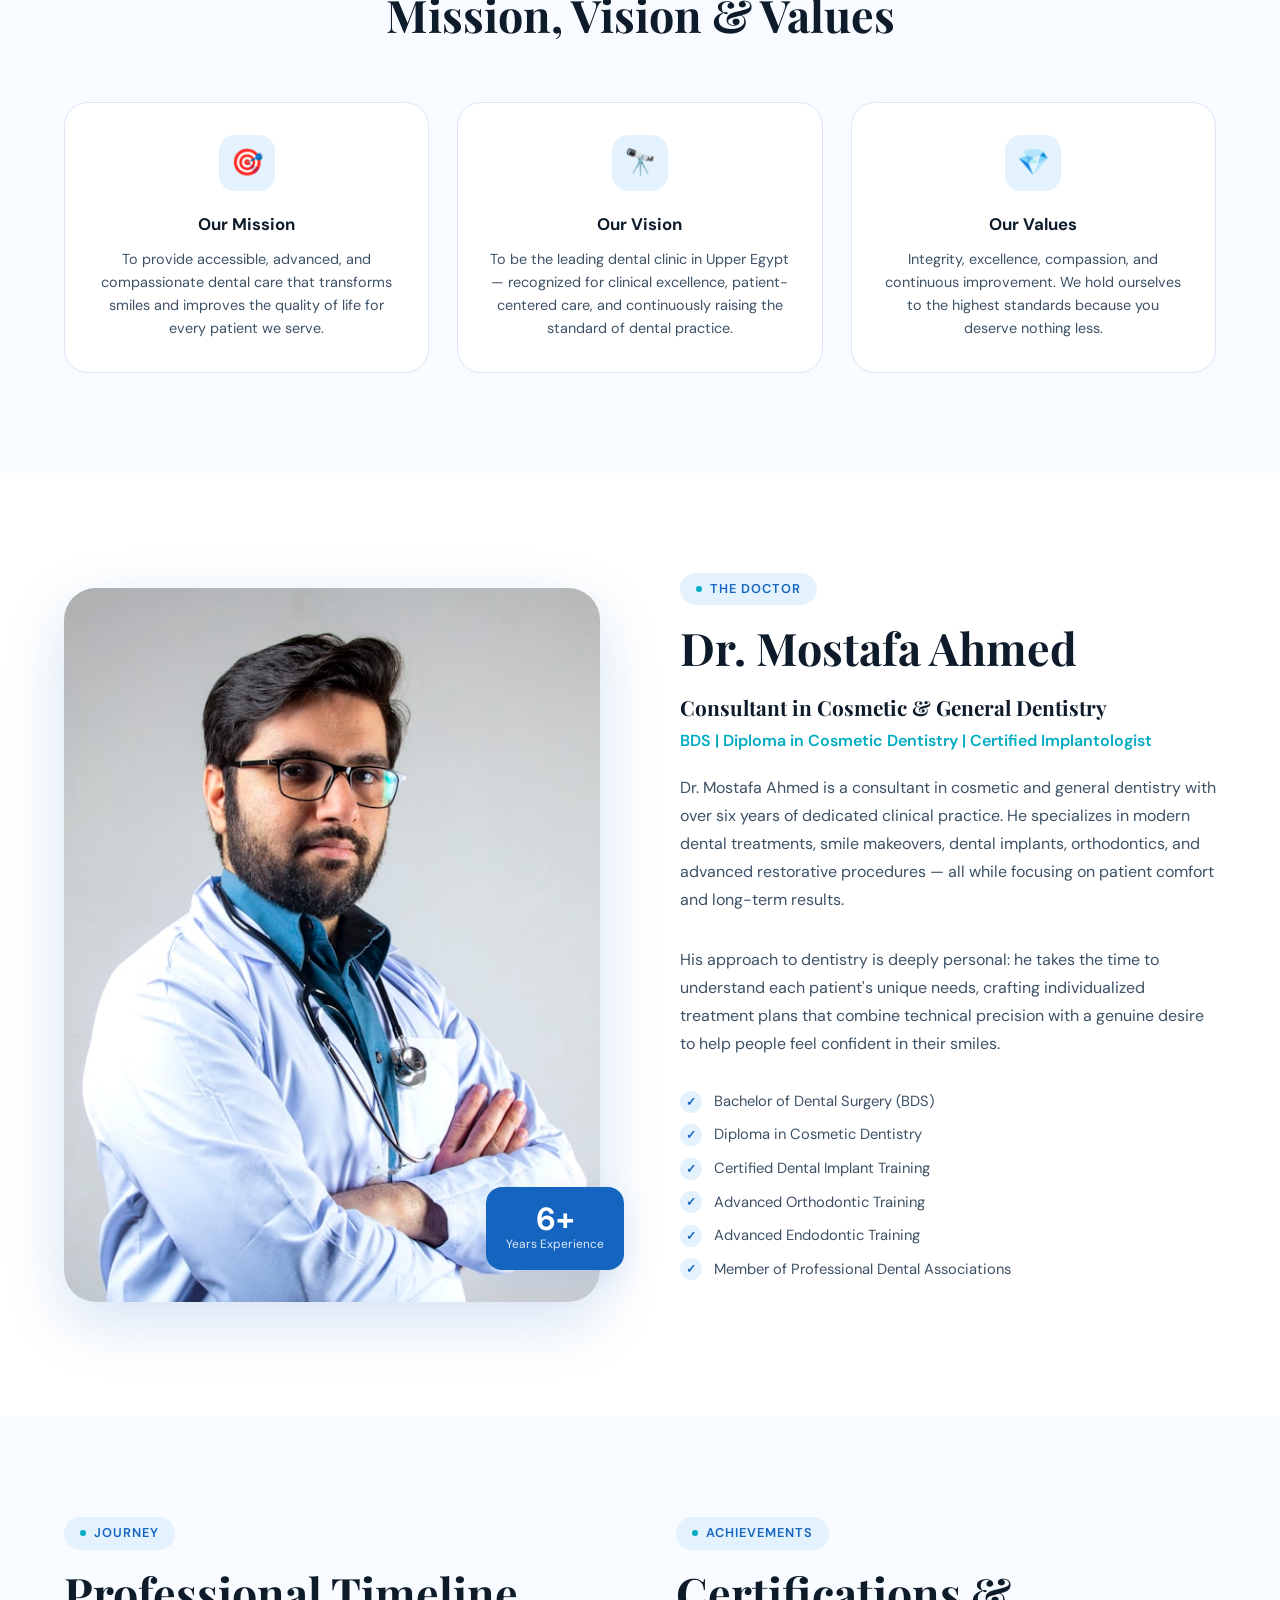
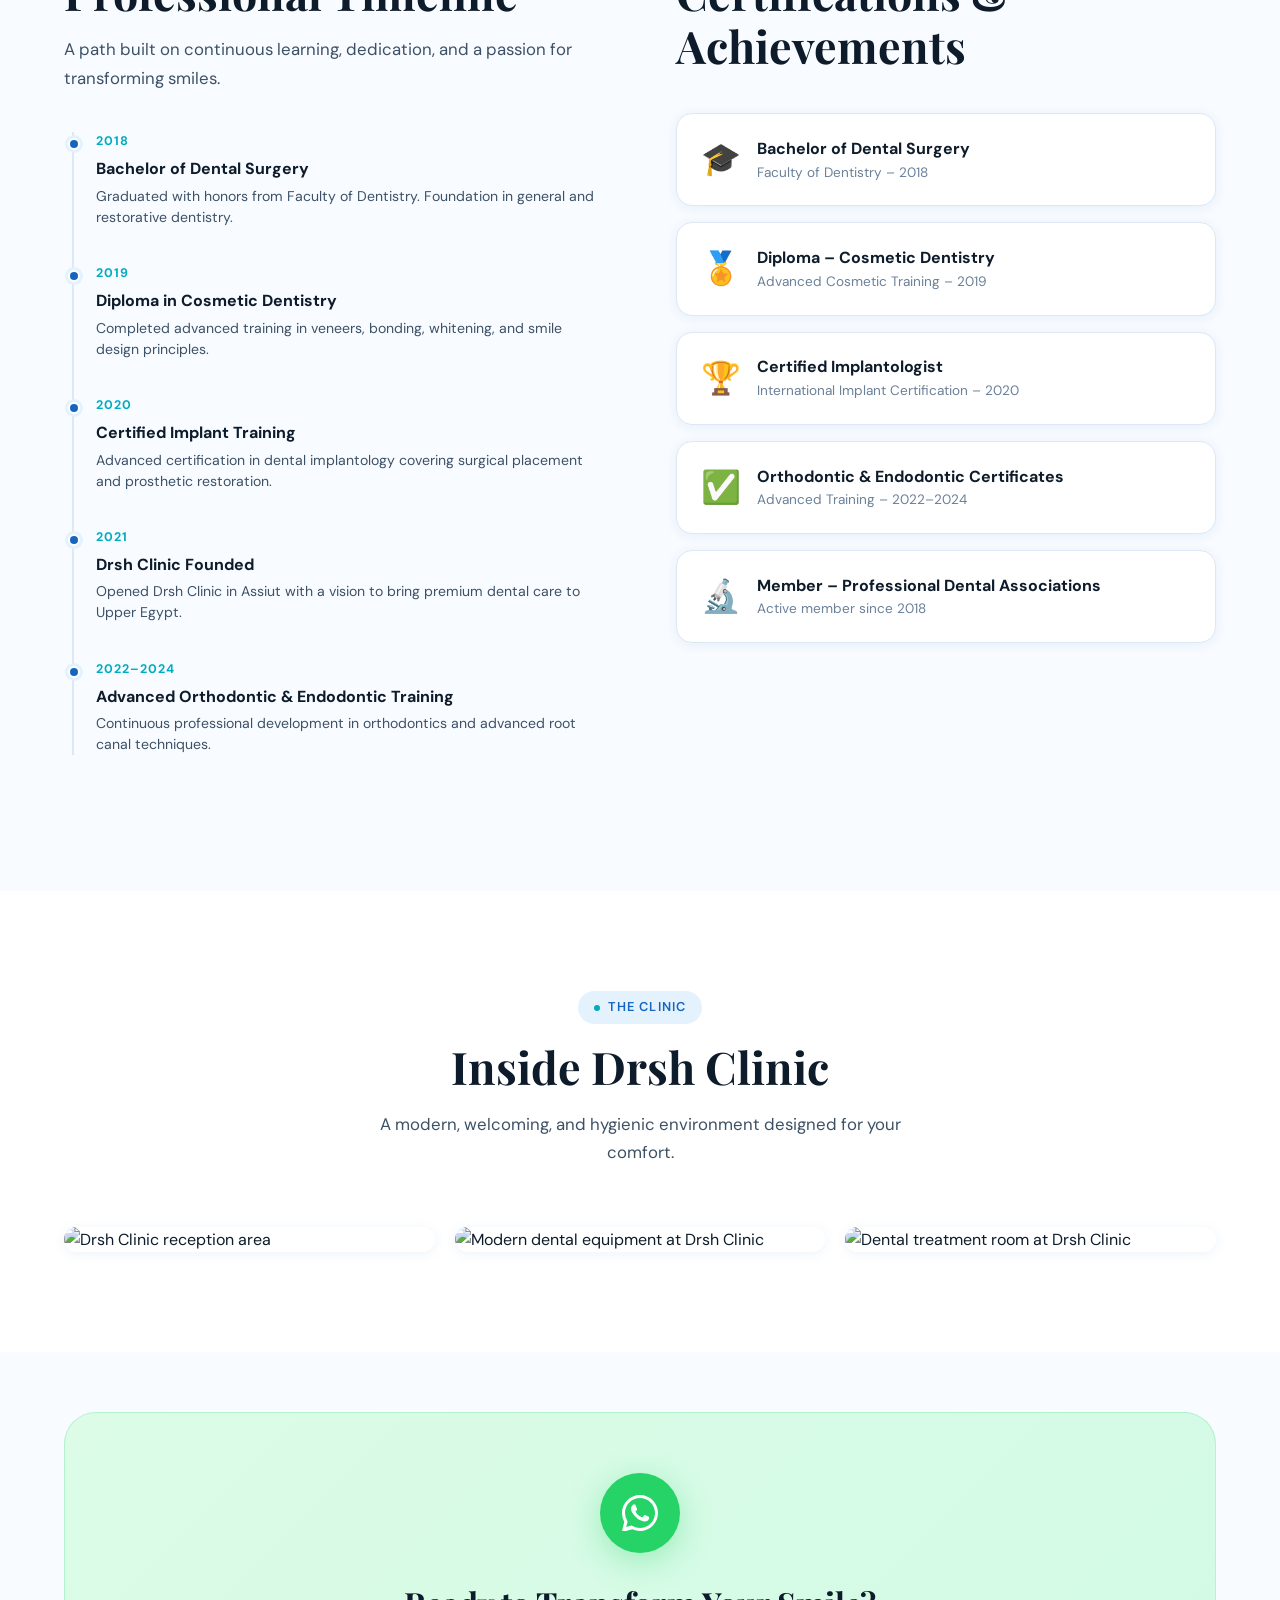
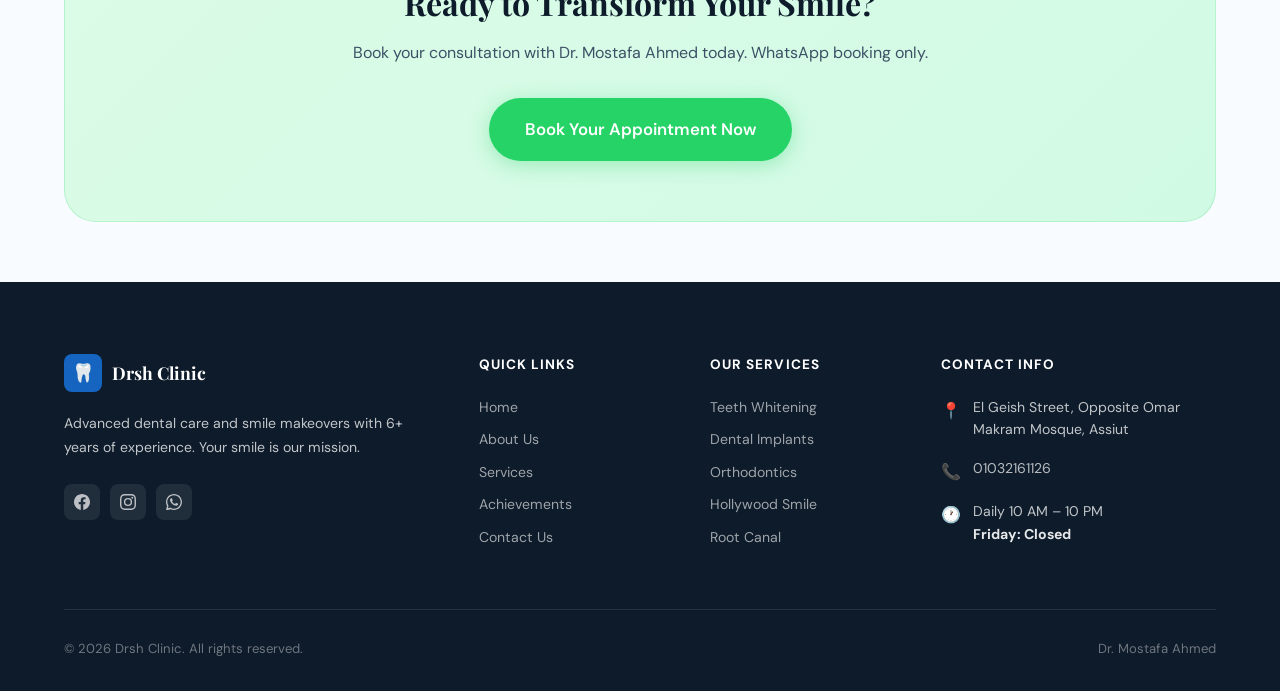
==== commit 423f2159: "update" ====
--- a/pages/about.html
+++ b/pages/about.html
@@ -103,7 +103,7 @@
     <!-- CLINIC STORY -->
     <section class="section-pad">
       <div class="container">
-        <div style="display:grid;grid-template-columns:1fr 1fr;gap:72px;align-items:center;">
+        <div class="clinic-story" style="display:grid;grid-template-columns:1fr;gap:72px;align-items:center;">
           <div class="reveal">
             <span class="section-badge">Our Story</span>
             <h2 class="section-title">The Story Behind Drsh Clinic</h2>
@@ -135,7 +135,7 @@
           <span class="section-badge">Our Foundation</span>
           <h2 class="section-title">Mission, Vision & Values</h2>
         </div>
-        <div style="display:grid;grid-template-columns:repeat(3,1fr);gap:28px;">
+        <div class="Mission-Vision-Values" style="display:grid;grid-template-columns:1fr;gap:28px;">
           <div class="why-card reveal reveal-delay-1" style="text-align:center;">
             <div class="why-icon" style="margin:0 auto 20px;" aria-hidden="true">🎯</div>
             <h3 class="why-title">Our Mission</h3>
@@ -199,7 +199,7 @@
     <!-- PROFESSIONAL TIMELINE -->
     <section class="section-pad" style="background:var(--off-white);">
       <div class="container">
-        <div style="display:grid;grid-template-columns:1fr 1fr;gap:72px;align-items:start;">
+        <div class="professional-timeline" style="display:grid;grid-template-columns:1fr;gap:72px;align-items:start;">
           <div class="reveal">
             <span class="section-badge">Journey</span>
             <h2 class="section-title">Professional Timeline</h2>
@@ -297,11 +297,11 @@
           <h2 class="section-title">Inside Drsh Clinic</h2>
           <p class="section-subtitle">A modern, welcoming, and hygienic environment designed for your comfort.</p>
         </div>
-        <div style="display:grid;grid-template-columns:repeat(3,1fr);gap:20px;" class="reveal">
+        <div class="clinic-gallary" style="display:grid;grid-template-columns:1fr;gap:20px;" class="reveal">
           <img src="https://images.unsplash.com/photo-1629909613654-28e377c37b09?w=500&h=380&fit=crop&q=80"
             alt="Drsh Clinic reception area"
             style="width:100%;border-radius:var(--radius-lg);box-shadow:var(--shadow-sm);" loading="lazy" />
-          <img src="https://images.unsplash.com/photo-1588776814546-1ffed1c29571?w=500&h=380&fit=crop&q=80"
+          <img src="../imgs/Dental Prosthetics.jpg"
             alt="Modern dental equipment at Drsh Clinic"
             style="width:100%;border-radius:var(--radius-lg);box-shadow:var(--shadow-sm);" loading="lazy" />
           <img src="https://images.unsplash.com/photo-1609840114035-3c981b782dfe?w=500&h=380&fit=crop&q=80"
@@ -399,7 +399,7 @@
         </div>
       </div>
       <div class="footer-bottom">
-        <span>© 2024 Drsh Clinic. All rights reserved.</span>
+        <span>© 2026 Drsh Clinic. All rights reserved.</span>
         <span>Dr. Mostafa Ahmed</span>
       </div>
     </div>
--- a/css/styles.css
+++ b/css/styles.css
@@ -1671,7 +1671,7 @@
   background: var(--white);
   border: 1px solid var(--border);
   border-radius: var(--radius-lg);
-  padding: 32px 24px;
+  padding: 32px 14px;
   text-align: center;
   transition: var(--transition);
 }
@@ -1769,7 +1769,7 @@
 .wa-cta-section {
   background: linear-gradient(135deg, #dcfce7 0%, #d1fae5 100%);
   border-radius: var(--radius-xl);
-  padding: 60px 48px;
+  padding: 60px 0;
   text-align: center;
   border: 1px solid rgba(37, 211, 102, 0.2);
 }
@@ -2289,3 +2289,14 @@
   flex-direction: column;
   flex: 1;
 }
+@media (min-width: 768px) {
+  .professional-timeline,
+  .clinic-story {
+    grid-template-columns: 1fr 1fr !important;
+  }
+  .Mission-Vision-Values,
+  .clinic-gallary,
+  .before-after-card {
+    grid-template-columns: repeat(3, 1fr) !important;
+  }
+}
